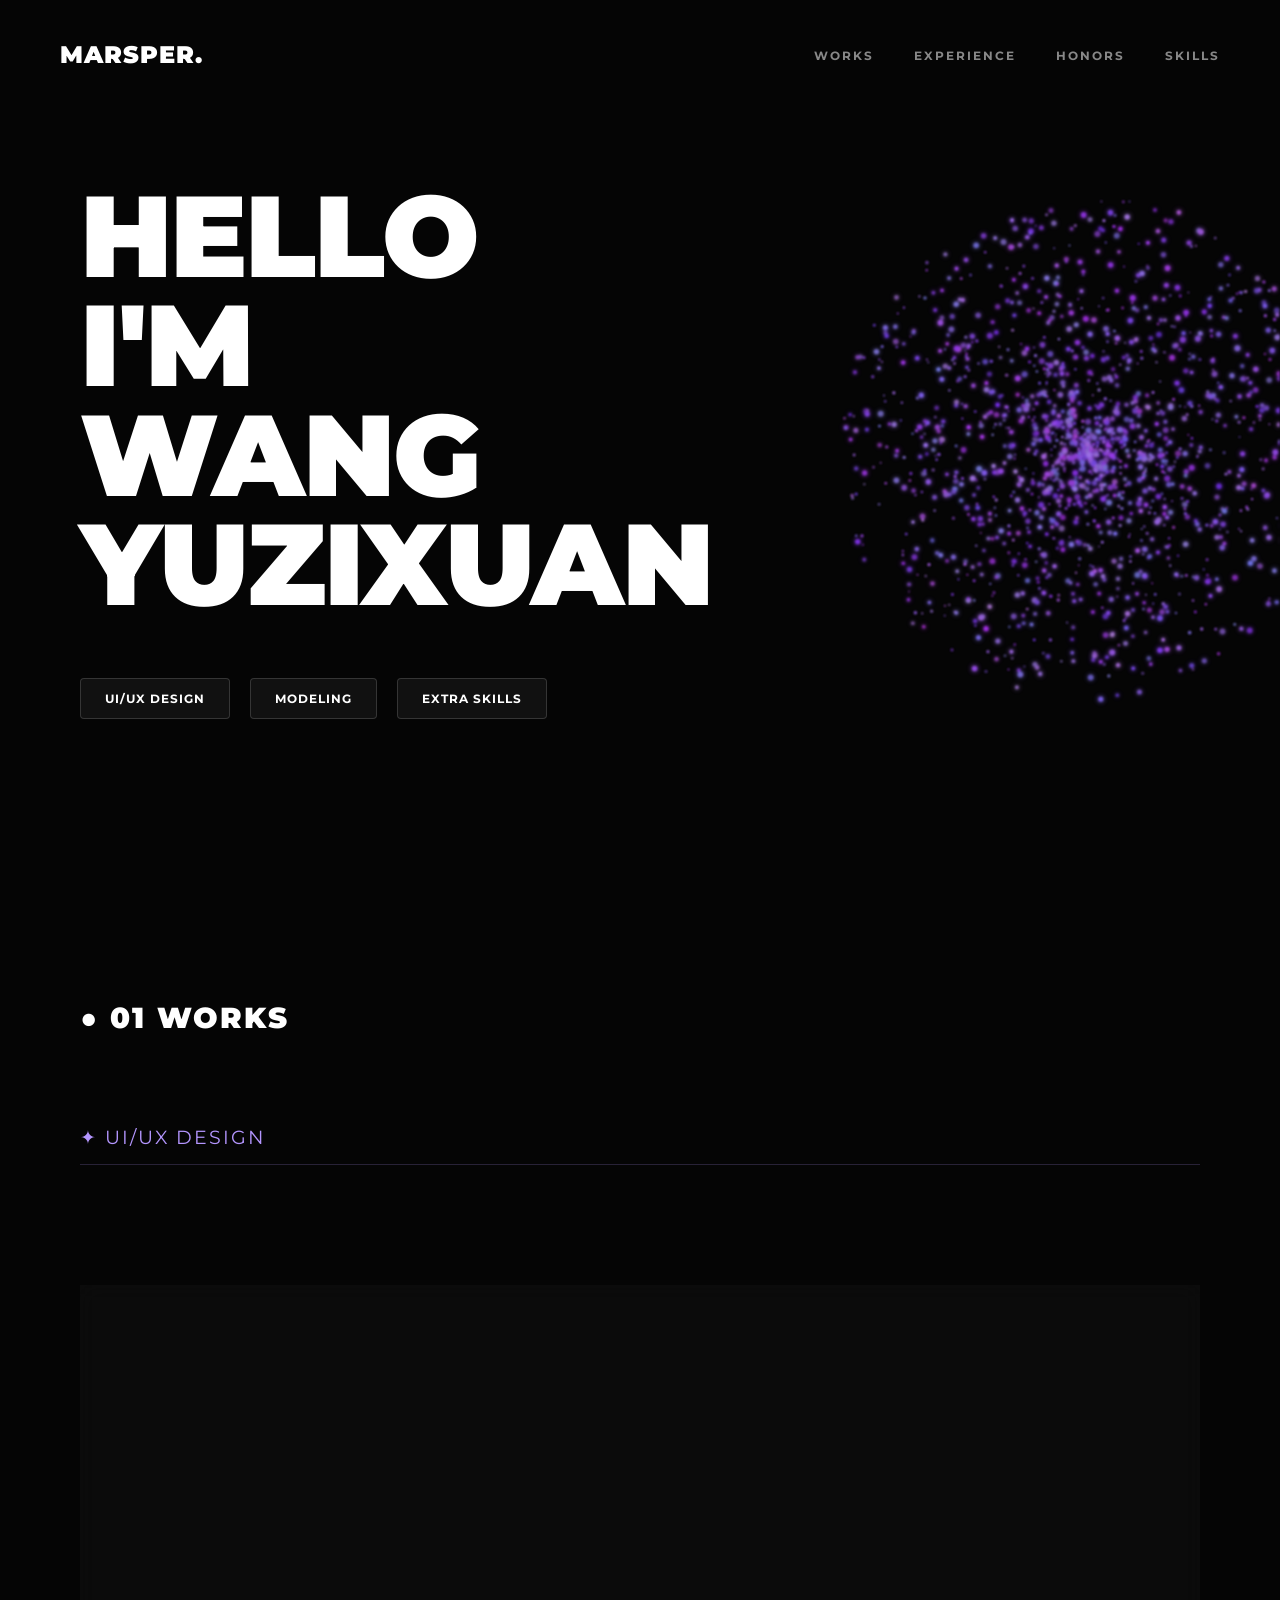
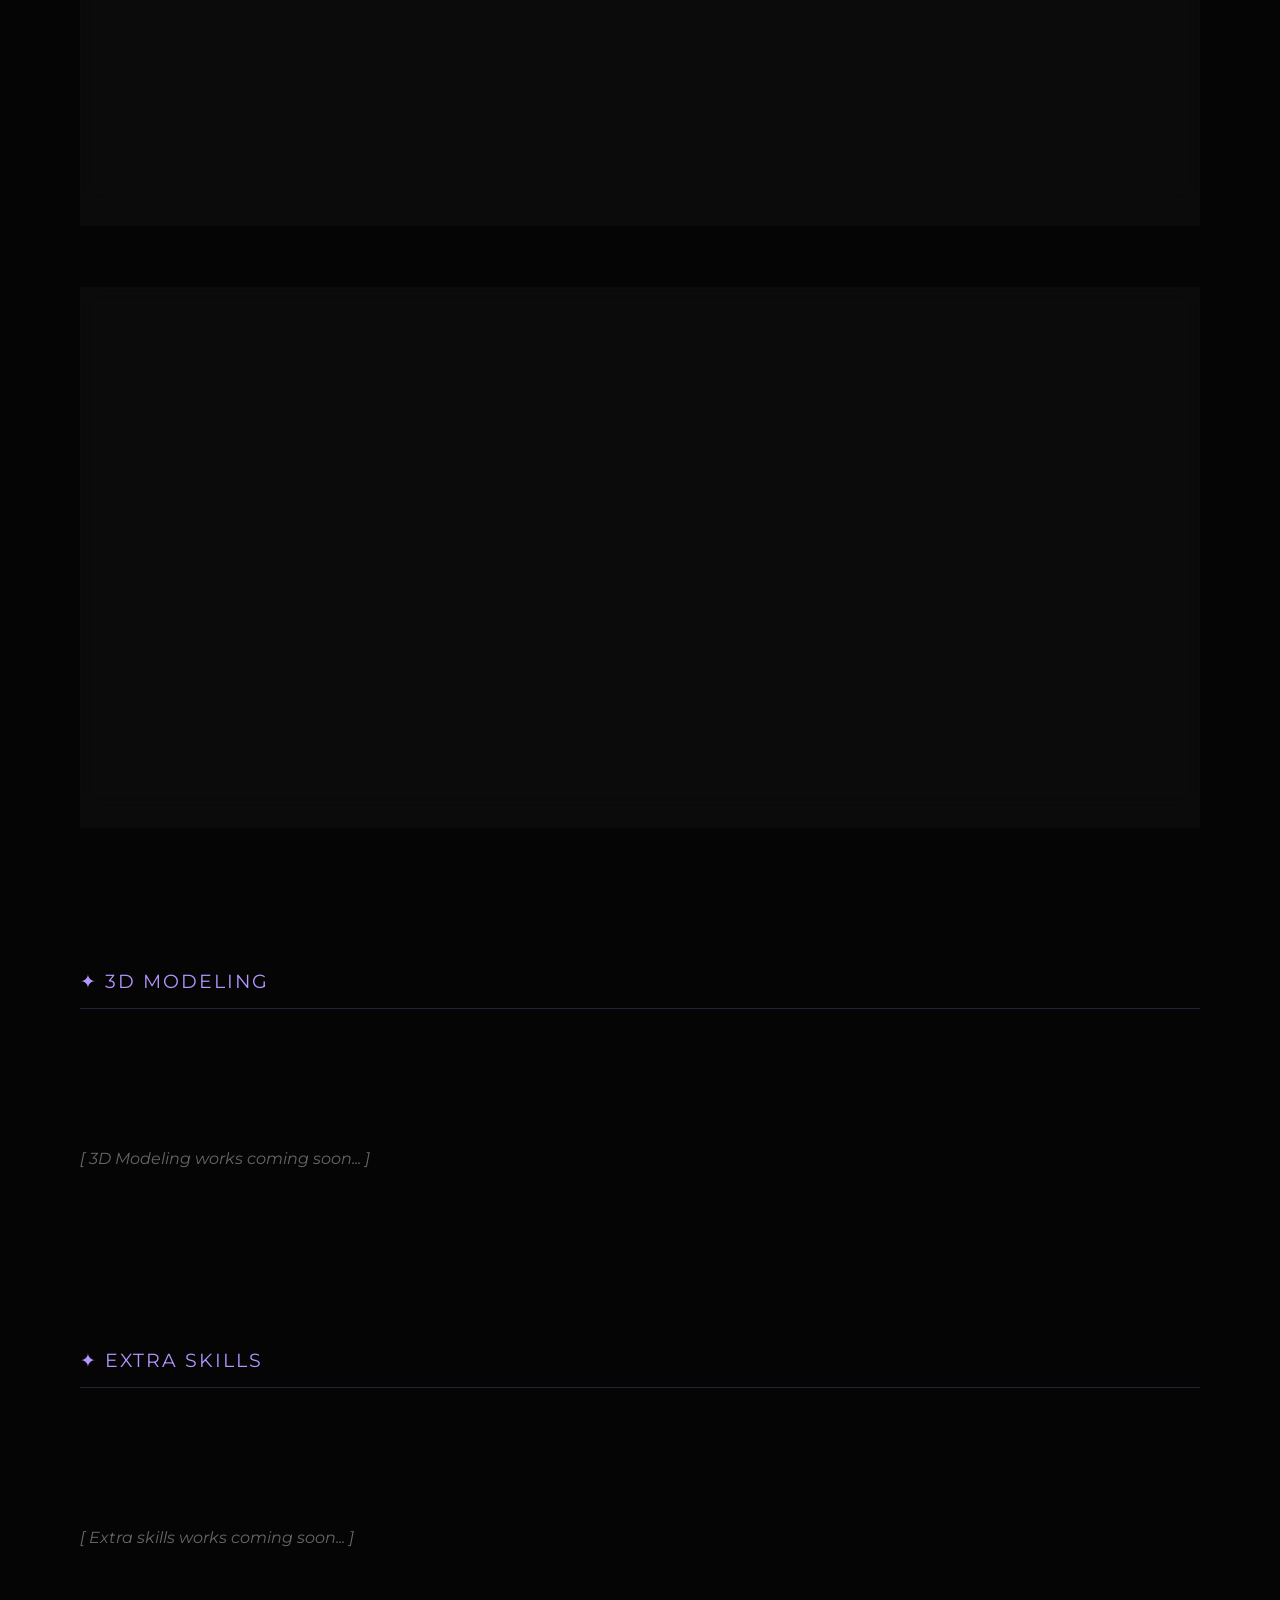
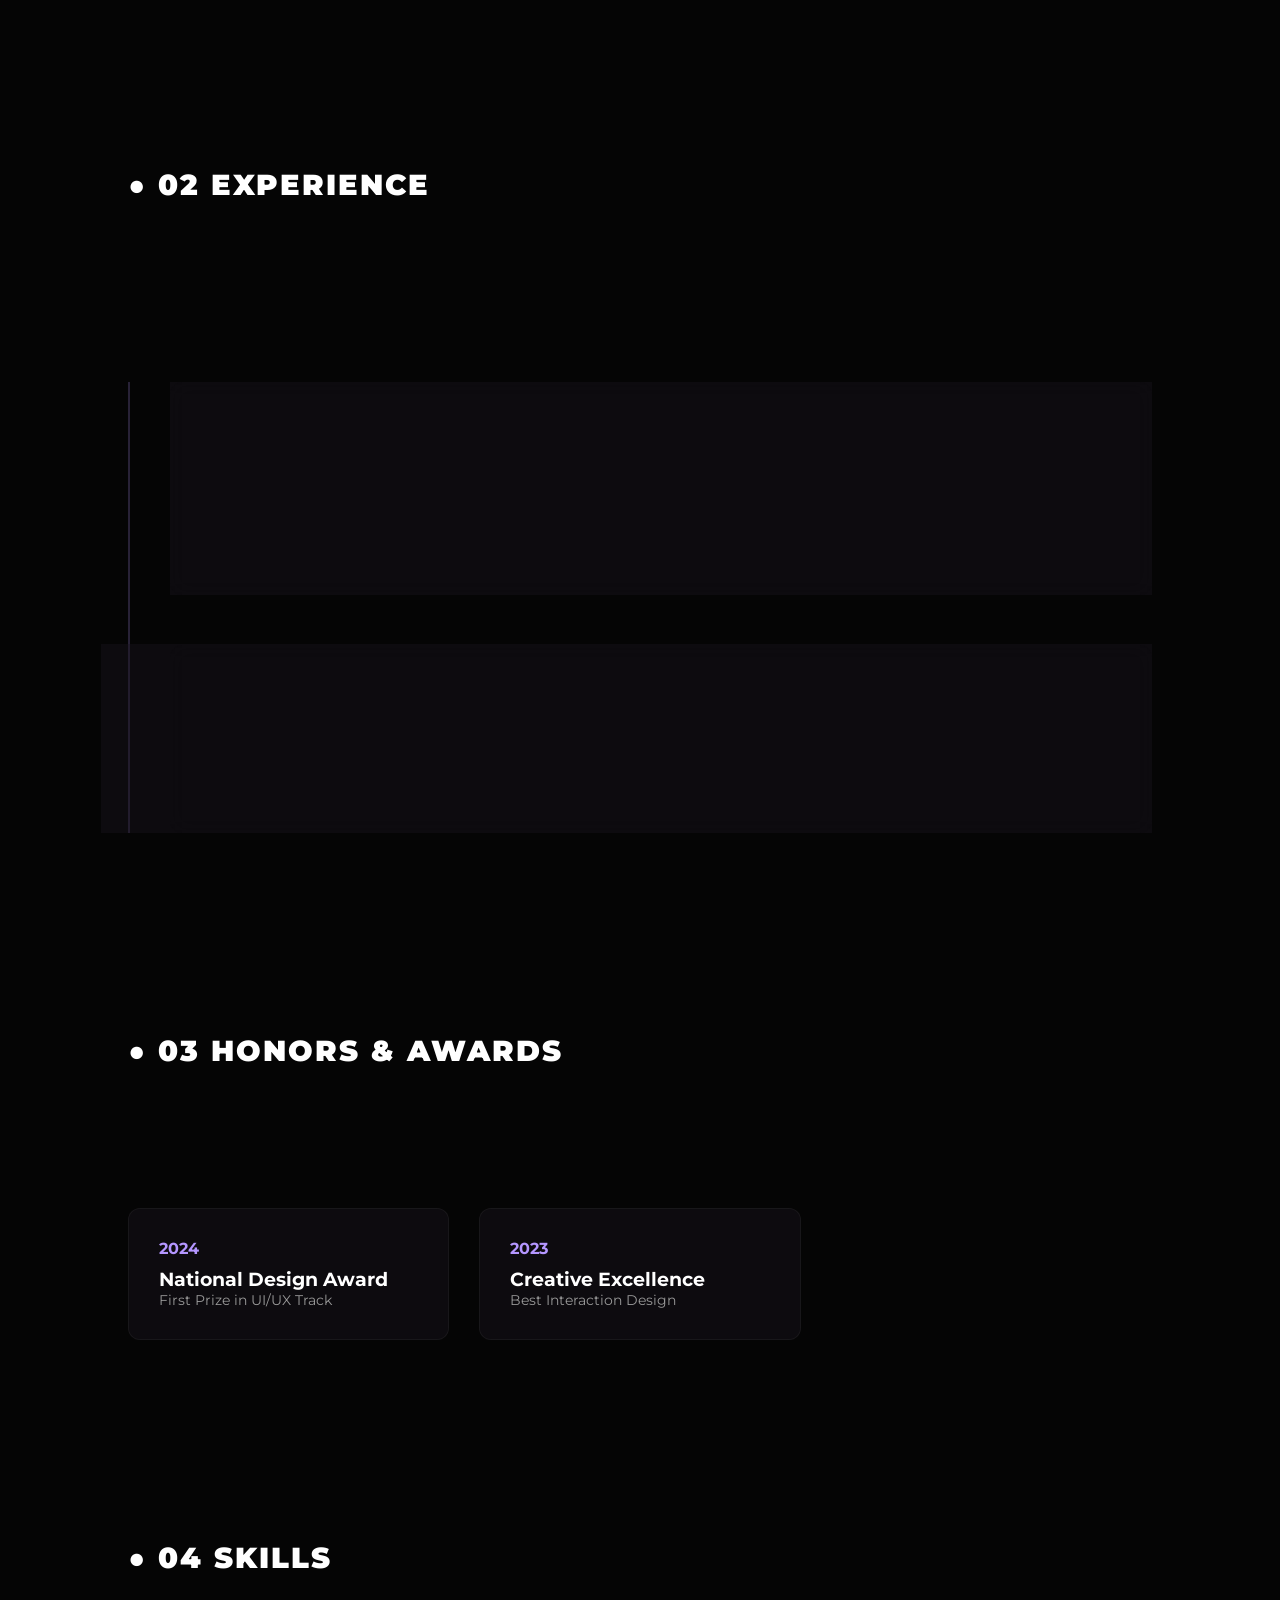
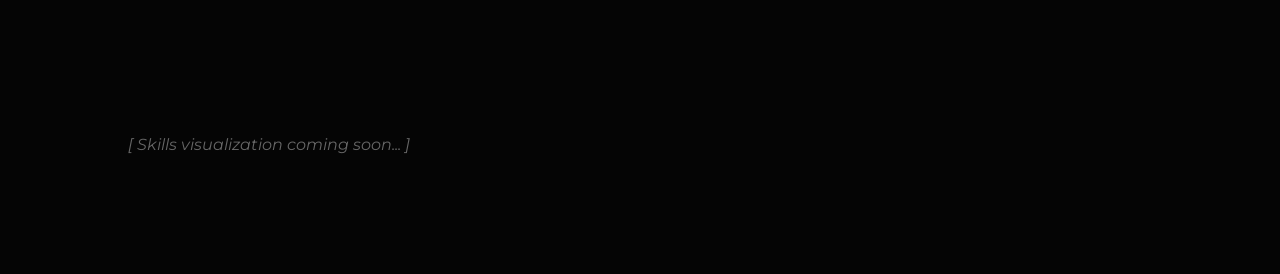
==== main.html @ 5ed0b0d0 "Remove scrolling marquee text" ====
<!DOCTYPE html>
<html lang="en">
<head>
    <meta charset="UTF-8">
    <meta name="viewport" content="width=device-width, initial-scale=1.0">
    <title>Marsper Portfolio</title>
    <link rel="stylesheet" href="main.css">
    <link href="https://fonts.googleapis.com/css2?family=Montserrat:wght@400;700;900&display=swap" rel="stylesheet">
</head>
<body>
    <!-- 鼠标聚光灯 -->
    <div class="cursor-spotlight"></div>

    <!-- 粒子特效画布 -->
    <canvas id="particleCanvas"></canvas>

    <!-- Navigation Bar -->
    <nav class="navbar">
        <div class="logo">MARSPER.</div>
        <ul class="nav-links">
            <li><a href="#works">WORKS</a></li>
            <li><a href="#experience">EXPERIENCE</a></li>
            <li><a href="#honors">HONORS</a></li>
            <li><a href="#skills">SKILLS</a></li>
        </ul>
    </nav>

    <!-- Main Visual Section -->
    <main class="hero-section">
        <div class="hero-content">
            <h1 class="hero-title">
                <div>HELLO</div>
                <div>I'M</div>
                <div class="name-group">
                    <div>WANG</div>
                    <div>YUZIXUAN</div>
                </div>
            </h1>
            <div class="tags">
                <div class="tag">UI/UX DESIGN</div>
                <div class="tag">MODELING</div>
                <div class="tag">EXTRA SKILLS</div>
            </div>
        </div>
    </main>

    <!-- WORKS SECTION (01) -->
    <section id="works" class="works-section">
        
        <div class="section-inner">
            <div class="main-section-title" style="margin-bottom: 10px;">● 01 WORKS</div>
            
            <!-- 子板块：UI/UX DESIGN -->
            <div class="sub-category-header" style="margin-top: 0;">✦ UI/UX DESIGN</div>
            
            <!-- 第一个作品卡片：CHRONIC KILLER -->
            <div class="project-card">
                <div class="project-info">
                    <h2 class="project-title">CHRONIC KILLER</h2>
                    <div class="project-tags">Service & Product design</div>
                    <a href="chronic-killer-detail.html" class="view-case-btn">VIEW CASE DETAILS <span>→</span></a>
                </div>
                <div class="project-image">
                    <img src="Killer2.png" alt="CHRONIC KILLER" style="width: 100%; height: 100%; object-fit: cover;">
                </div>
            </div>

            <!-- 第二个作品卡片：LATE-NIGHT MEDIA KILLER -->
            <div class="project-card">
                <div class="project-info">
                    <h2 class="project-title">LATE-NIGHT MEDIA KILLER</h2>
                    <div class="project-tags">interaction & Product Design</div>
                    <a href="late-night-detail.html" class="view-case-btn">VIEW CASE DETAILS <span>→</span></a>
                </div>
                <div class="project-image">
                    <img src="killer.jpg" alt="LATE-NIGHT MEDIA KILLER" style="width: 100%; height: 100%; object-fit: cover;">
                </div>
            </div>

            <!-- 子板块：MODELING -->
            <div class="sub-category-header">✦ 3D MODELING</div>
            <div class="placeholder-text">[ 3D Modeling works coming soon... ]</div>

            <!-- 子板块：EXTRA SKILLS -->
            <div class="sub-category-header">✦ EXTRA SKILLS</div>
            <div class="placeholder-text">[ Extra skills works coming soon... ]</div>

        </div>
    </section>

    <!-- EXPERIENCE SECTION (02) -->
    <section id="experience" class="experience-section">
        <div class="section-inner">
            <div class="main-section-title">● 02 EXPERIENCE</div>
            
            <div class="timeline">
                <div class="timeline-item">
                    <div class="timeline-date">2024.01 - PRESENT</div>
                    <div class="timeline-content">
                        <h3>Product Designer</h3>
                        <p class="timeline-company">Company Name / Studio</p>
                        <p class="timeline-desc">Responsible for UI/UX design, user research, and creating interactive prototypes. Collaborated with developers to ensure high-quality design implementation.</p>
                    </div>
                </div>

                <div class="timeline-item">
                    <div class="timeline-date">2022.09 - 2023.12</div>
                    <div class="timeline-content">
                        <h3>UI/UX Design Intern</h3>
                        <p class="timeline-company">Previous Company</p>
                        <p class="timeline-desc">Assisted in wireframing, usability testing, and designing micro-interactions for web and mobile platforms.</p>
                    </div>
                </div>
            </div>
        </div>
    </section>

    <!-- HONORS SECTION (03) -->
    <section id="honors" class="honors-section">
        <div class="section-inner">
            <div class="main-section-title">● 03 HONORS & AWARDS</div>
            <div class="honors-list">
                <div class="honor-item">
                    <div class="honor-year">2024</div>
                    <h3 style="margin: 0; color: #fff;">National Design Award</h3>
                    <p style="color: #999; font-size: 0.9rem;">First Prize in UI/UX Track</p>
                </div>
                <div class="honor-item">
                    <div class="honor-year">2023</div>
                    <h3 style="margin: 0; color: #fff;">Creative Excellence</h3>
                    <p style="color: #999; font-size: 0.9rem;">Best Interaction Design</p>
                </div>
            </div>
        </div>
    </section>

    <!-- SKILLS SECTION (04) -->
    <section id="skills" class="skills-section">
        <div class="section-inner">
            <div class="main-section-title">● 04 SKILLS</div>
            <div class="placeholder-text">[ Skills visualization coming soon... ]</div>
        </div>
    </section>

    <script src="main.js"></script>
</body>
</html>
---- main.css ----
* {
    margin: 0;
    padding: 0;
    box-sizing: border-box;
}

html {
    scroll-behavior: smooth; /* 单页丝滑滚动锚点 */
}

body {
    background-color: #050505;
    color: #ffffff;
    font-family: 'Montserrat', sans-serif;
    overflow-x: hidden;
    min-height: 100vh; /* 允许页面向下延展 */
    position: relative;
}

/* 粒子背景画布 */
#particleCanvas {
    position: fixed; /* 固定在背景不随页面滚动 */
    top: 0;
    left: 0;
    width: 100vw;
    height: 100vh;
    z-index: -1; /* 置于底层 */
    pointer-events: none; /* 防止阻挡前面的点击交互 */
    filter: blur(1px); /* 极弱模糊，保留强颗粒感的同时边缘微光 */
    opacity: 0.9;
}

/* Navbar */
.navbar {
    position: fixed;
    width: 100%;
    top: 0;
    left: 0;
    display: flex;
    justify-content: space-between;
    align-items: center;
    padding: 40px 60px;
    z-index: 100;
    transition: background 0.3s, backdrop-filter 0.3s;
}

.logo {
    font-weight: 900;
    font-size: 1.5rem;
    letter-spacing: 1px;
}

.nav-links {
    list-style: none;
    display: flex;
    gap: 40px;
}

.nav-links a {
    text-decoration: none;
    color: #888;
    font-size: 0.75rem;
    font-weight: 700;
    letter-spacing: 2px;
    transition: color 0.3s;
}

.nav-links a:hover {
    color: #fff;
}

/* Hero Section */
.hero-section {
    min-height: 100vh;
    padding: 0 80px;
    display: flex;
    align-items: center;
    z-index: 10;
    pointer-events: none; /* 让鼠标事件能够穿透给JS处理粒子交互 */
}

.hero-content {
    display: flex;
    flex-direction: column;
    gap: 40px;
    pointer-events: auto; /* 恢复对自身的鼠标事件 */
}

.hero-title {
    font-size: clamp(5rem, 9vw, 9rem);
    font-weight: 900;
    line-height: 0.95;
    letter-spacing: -2px;
}

/* 名字的悬停变紫效果 */
.name-group {
    transition: color 0.3s ease, text-shadow 0.3s ease;
    cursor: default;
}

.name-group:hover {
    color: #b496ff;
    text-shadow: 0 0 20px rgba(138, 43, 226, 0.8);
}

/* Tags at the bottom */
.tags {
    display: flex;
    gap: 20px;
    align-items: center;
    margin-top: 20px;
}

.tag {
    padding: 12px 24px;
    background: rgba(255, 255, 255, 0.05); /* 提高透明度，和背景区分开 */
    border: 1px solid rgba(255, 255, 255, 0.15); /* 亮一点的边框 */
    color: #fff; /* 文字变白更清晰 */
    font-size: 0.75rem;
    font-weight: 700;
    letter-spacing: 1px;
    border-radius: 4px;
    transition: all 0.3s ease;
    cursor: pointer;
}

/* 按钮的悬停相反色效果 */
.tag:hover {
    background: #fff;
    color: #000;
    box-shadow: 0 0 20px rgba(255, 255, 255, 0.3);
}
/* ��������ȫ�־۹��Ч�� */
.cursor-spotlight {
    position: fixed;
    top: -500px;
    left: -500px;
    width: 400px;
    height: 400px;
    background: radial-gradient(circle, rgba(255,255,255,0.08) 0%, rgba(255,255,255,0) 60%);
    border-radius: 50%;
    pointer-events: none; /* ��͸��� */
    transform: translate(-50%, -50%);
    z-index: 9999;
    transition: width 0.3s, height 0.3s, background 0.3s;
}

/* ----- WORKS SECTION (01) ----- */
.works-section {
    position: relative;
    padding: 100px 80px;
    min-height: 100vh;
    z-index: 10;
    overflow: hidden;
}

.marquee-wrapper {
    position: relative;
    width: 100%;
    overflow: hidden;
    z-index: 1;
    user-select: none;
    pointer-events: none;
    padding: 60px 0 20px 0;
}

.marquee-bg {
    display: inline-block;
    white-space: nowrap;
    font-size: 8rem;
    font-weight: 900;
    color: rgba(180, 150, 255, 0.25);
    text-transform: uppercase;
    letter-spacing: -2px;
    animation: marquee-scroll 40s linear infinite;
    text-shadow: 0 0 30px rgba(180, 150, 255, 0.4);
}

@keyframes marquee-scroll {
    0% { transform: translateX(0); }
    100% { transform: translateX(-50%); }
}

.section-inner {
    max-width: 1200px;
    margin: 0 auto;
    display: flex;
    flex-direction: column;
    gap: 80px;
}

.section-label {
    font-size: 0.8rem;
    letter-spacing: 2px;
    color: #555;
    margin-bottom: 20px;
}

/* 项目卡片 */
.project-card {
    display: flex;
    justify-content: space-between;
    align-items: center;
    background: rgba(15, 15, 15, 0.6);
    border: 1px solid rgba(255, 255, 255, 0.05);
    border-radius: 12px;
    padding: 60px;
    transition: transform 0.4s ease, border-color 0.4s ease, background 0.4s ease;
    backdrop-filter: blur(10px);
    cursor: pointer;
}

.project-card:hover {
    transform: translateY(-5px);
    border-color: rgba(180, 150, 255, 0.3);
    background: rgba(25, 20, 30, 0.8);
}

.project-info {
    display: flex;
    flex-direction: column;
    gap: 15px;
    flex: 1;
}

.project-title {
    font-size: 2.5rem;
    font-weight: 700;
    margin: 0;
}

.project-tags {
    font-size: 0.85rem;
    color: #888;
    letter-spacing: 2px;
}

.project-award {
    font-size: 0.85rem;
    color: #e6c56b; /* 暗金色 */
    margin-top: 40px;
    font-weight: bold;
    display: flex;
    align-items: center;
    gap: 8px;
}

.project-image {
    width: 320px;
    height: 400px;
    background: #111;
    border-radius: 12px;
    display: flex;
    justify-content: center;
    align-items: center;
    color: #444;
    font-size: 0.8rem;
    letter-spacing: 1px;
    overflow: hidden;
    box-shadow: 0 20px 40px rgba(0,0,0,0.5);
}


.view-case-btn {
    margin-top: 30px;
    display: inline-flex;
    align-items: center;
    gap: 10px;
    padding: 12px 28px;
    background: rgba(180, 150, 255, 0.1);
    border: 1px solid rgba(180, 150, 255, 0.4);
    color: #fff;
    text-decoration: none;
    font-size: 0.9rem;
    font-weight: 700;
    border-radius: 30px;
    width: fit-content;
    transition: all 0.3s ease;
    letter-spacing: 1px;
}

.view-case-btn:hover {
    background: rgba(180, 150, 255, 0.3);
    border-color: rgba(180, 150, 255, 0.8);
    transform: translateX(10px);
}


/* EXPERIENCE SECTION */
.experience-section {
    padding: 100px 10%;
    position: relative;
    z-index: 2;
}

.timeline {
    display: flex;
    flex-direction: column;
    gap: 50px;
    margin-top: 40px;
    border-left: 2px solid rgba(180, 150, 255, 0.2);
    padding-left: 40px;
}

.timeline-item {
    position: relative;
    background: rgba(25, 20, 30, 0.4);
    padding: 30px;
    border-radius: 12px;
    border: 1px solid rgba(255, 255, 255, 0.05);
    backdrop-filter: blur(10px);
    transition: all 0.3s ease;
}

.timeline-item:hover {
    transform: translateX(10px);
    border-color: rgba(180, 150, 255, 0.3);
    background: rgba(25, 20, 30, 0.6);
}

.timeline-item::before {
    content: '';
    position: absolute;
    left: -47px;
    top: 35px;
    width: 12px;
    height: 12px;
    border-radius: 50%;
    background: #b496ff;
    box-shadow: 0 0 15px rgba(180, 150, 255, 0.8);
}

.timeline-date {
    color: rgba(180, 150, 255, 0.9);
    font-size: 0.9rem;
    font-weight: 700;
    margin-bottom: 10px;
    letter-spacing: 2px;
}

.timeline-content h3 {
    font-size: 1.8rem;
    margin: 0 0 5px 0;
    color: #fff;
    letter-spacing: 1px;
}

.timeline-company {
    color: #888;
    font-size: 1rem;
    margin: 0 0 15px 0;
    font-weight: 700;
}

.timeline-desc {
    color: #999;
    font-size: 0.95rem;
    line-height: 1.6;
    margin: 0;
}


/* NEW SECTION ARCHITECTURE */
.main-section-title {
    font-size: 1.8rem;
    color: #fff;
    margin-bottom: 60px;
    font-weight: 900;
    letter-spacing: 2px;
}

.sub-category-header {
    color: #b496ff;
    font-size: 1.2rem;
    margin-bottom: 40px;
    margin-top: 80px;
    letter-spacing: 2px;
    padding-bottom: 15px;
    border-bottom: 1px solid rgba(180, 150, 255, 0.2);
    display: flex;
    align-items: center;
    gap: 10px;
}

.placeholder-text {
    color: #666;
    font-style: italic;
    padding: 20px 0;
}

.honors-section, .skills-section {
    padding: 100px 10%;
    position: relative;
    z-index: 2;
}

.honors-list {
    display: grid;
    grid-template-columns: repeat(auto-fill, minmax(300px, 1fr));
    gap: 30px;
}

.honor-item {
    background: rgba(25, 20, 30, 0.4);
    padding: 30px;
    border-radius: 12px;
    border: 1px solid rgba(255, 255, 255, 0.05);
}

.honor-year {
    color: #b496ff;
    font-weight: bold;
    margin-bottom: 10px;
}


/* PARTICLE HINT BOX */
.hero-right-hint {
    position: absolute;
    right: 10%;
    top: 50%;
    transform: translateY(-50%);
    display: flex;
    flex-direction: column;
    align-items: center;
    gap: 15px;
    z-index: 10;
    cursor: pointer;
    transition: all 0.5s ease;
}

.hint-glass {
    font-size: 2.5rem;
    font-weight: 900;
    letter-spacing: 15px;
    padding: 20px 40px;
    color: rgba(255, 255, 255, 0.2);
    border: 1px solid rgba(180, 150, 255, 0.2);
    border-radius: 15px;
    background: rgba(25, 20, 30, 0.3);
    backdrop-filter: blur(10px);
    box-shadow: 0 0 30px rgba(180, 150, 255, 0.05);
    transition: all 0.5s ease;
}

.hint-text {
    font-size: 0.8rem;
    color: rgba(180, 150, 255, 0.6);
    letter-spacing: 2px;
    text-transform: uppercase;
    transition: opacity 0.5s ease;
}

/* Hover state on the prompt itself to hide it when particles form */
.hero-right-hint:hover .hint-glass {
    opacity: 0;
    transform: scale(0.9);
}
.hero-right-hint:hover .hint-text {
    opacity: 0;
}
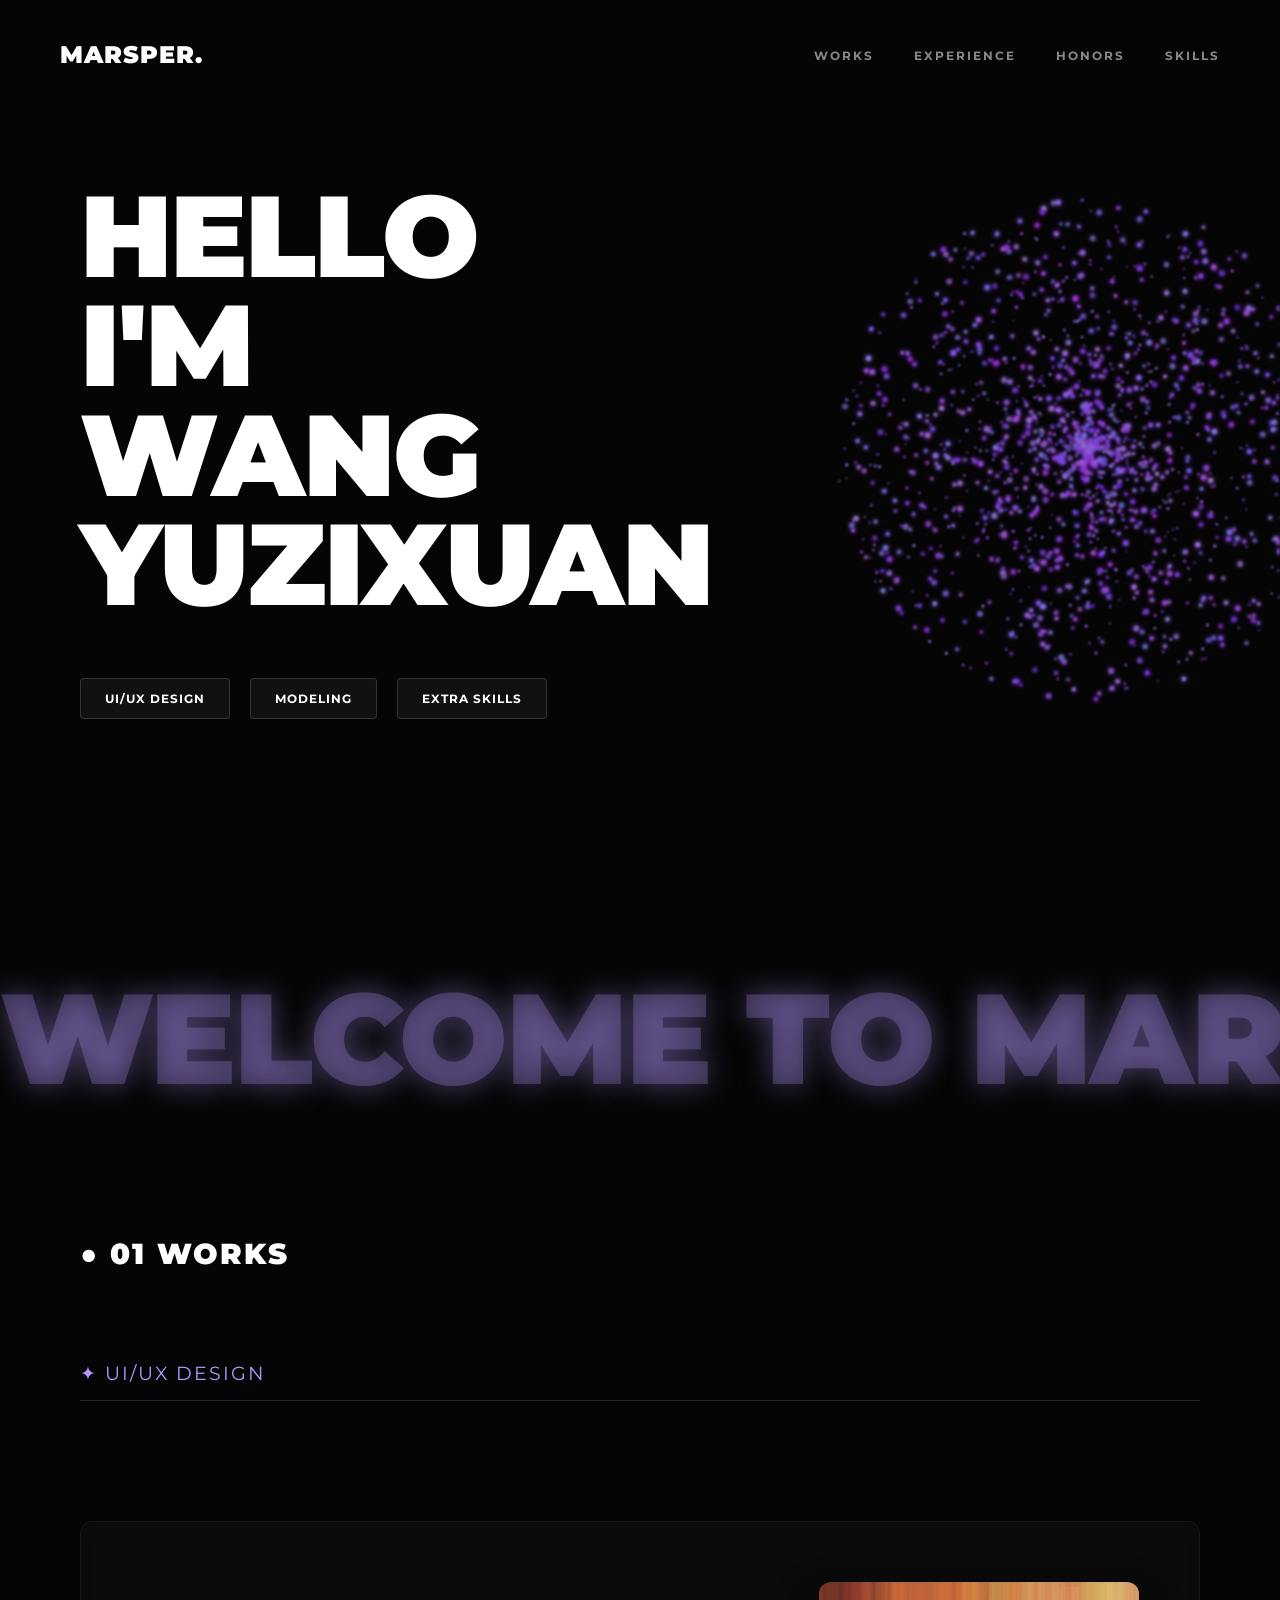
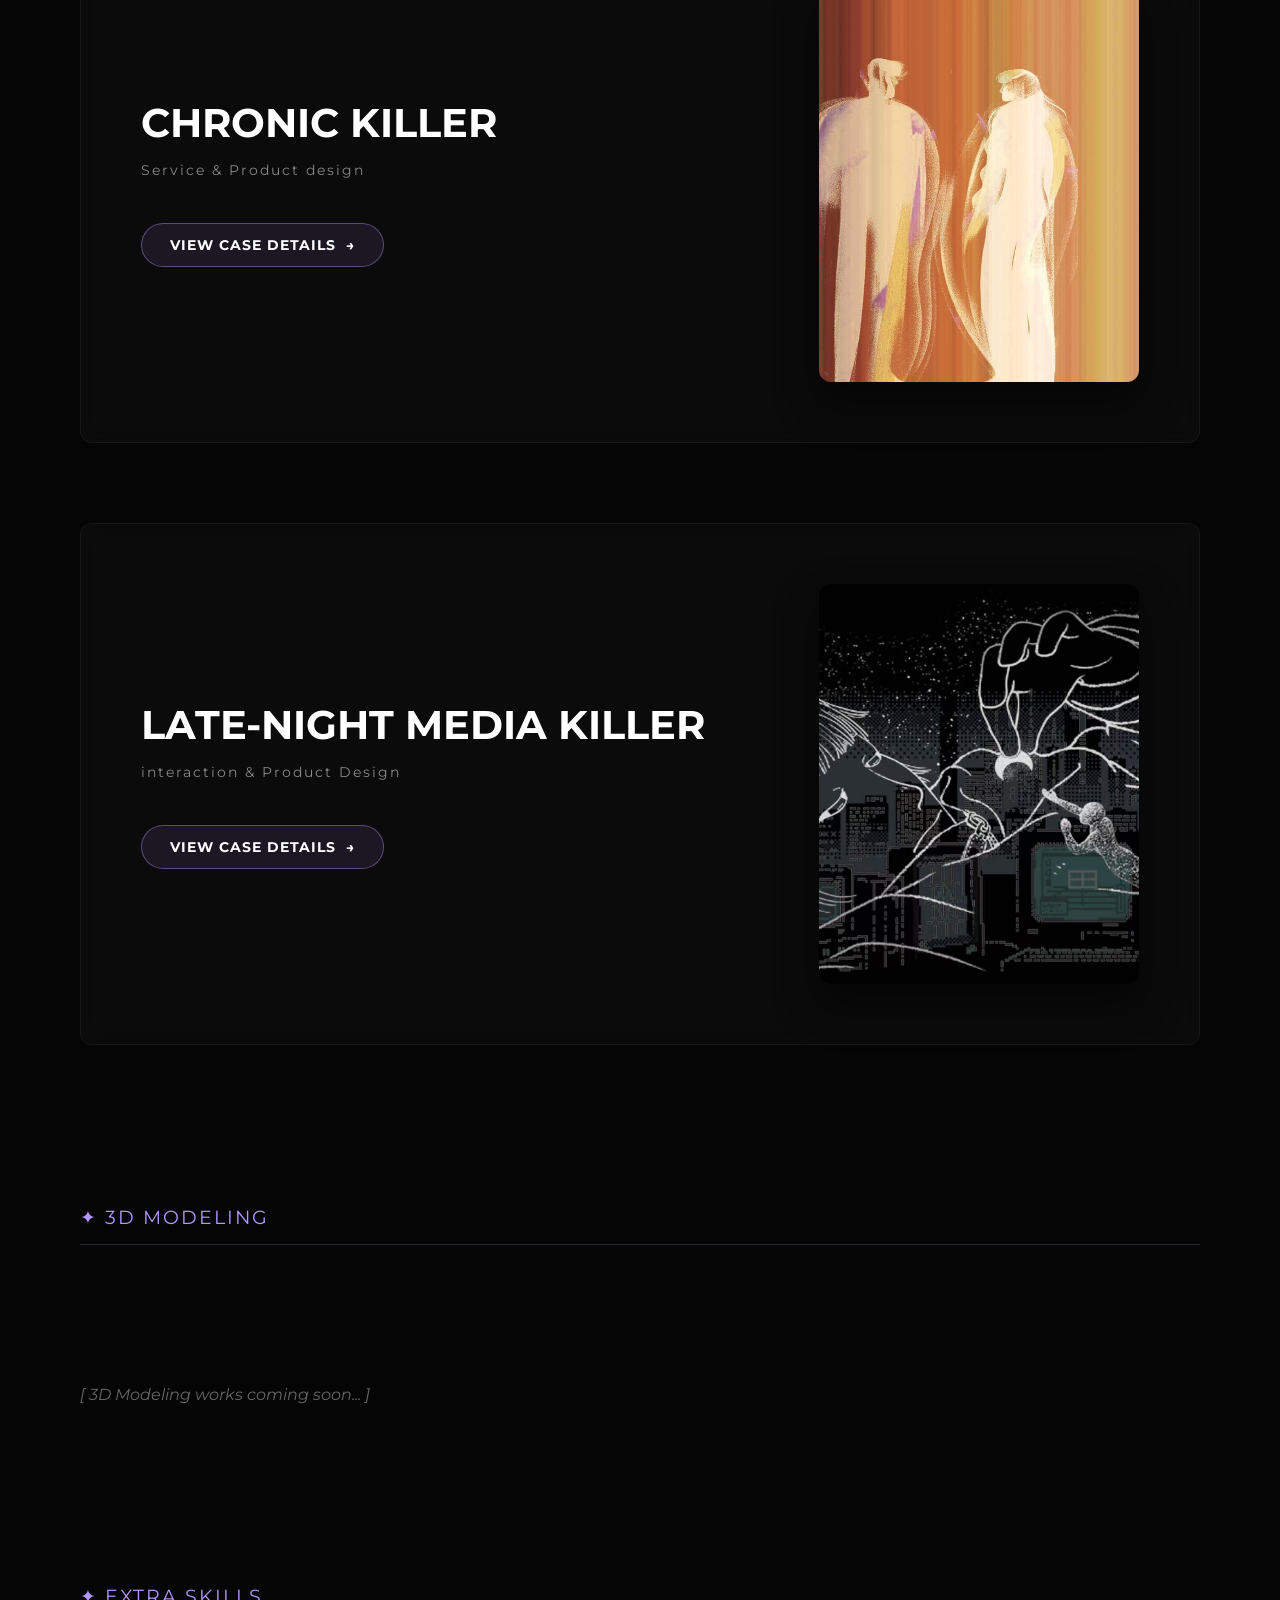
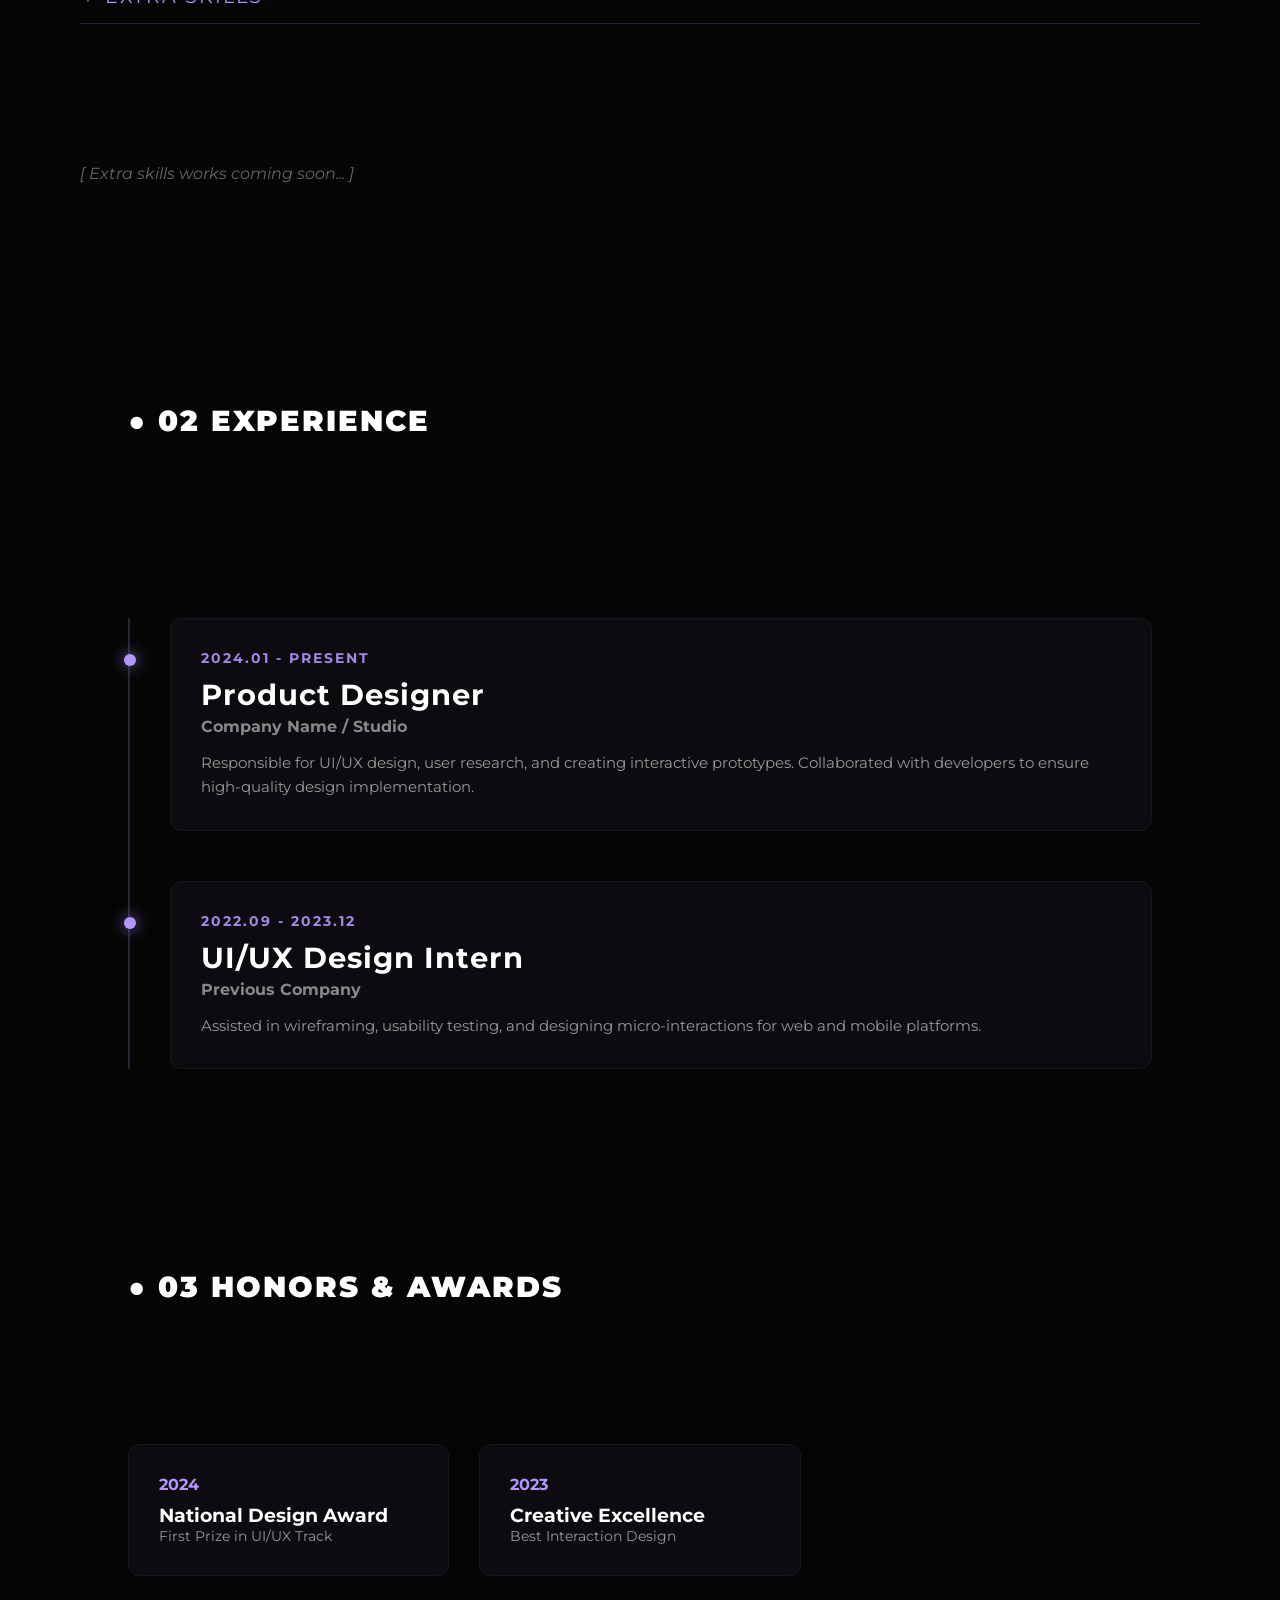
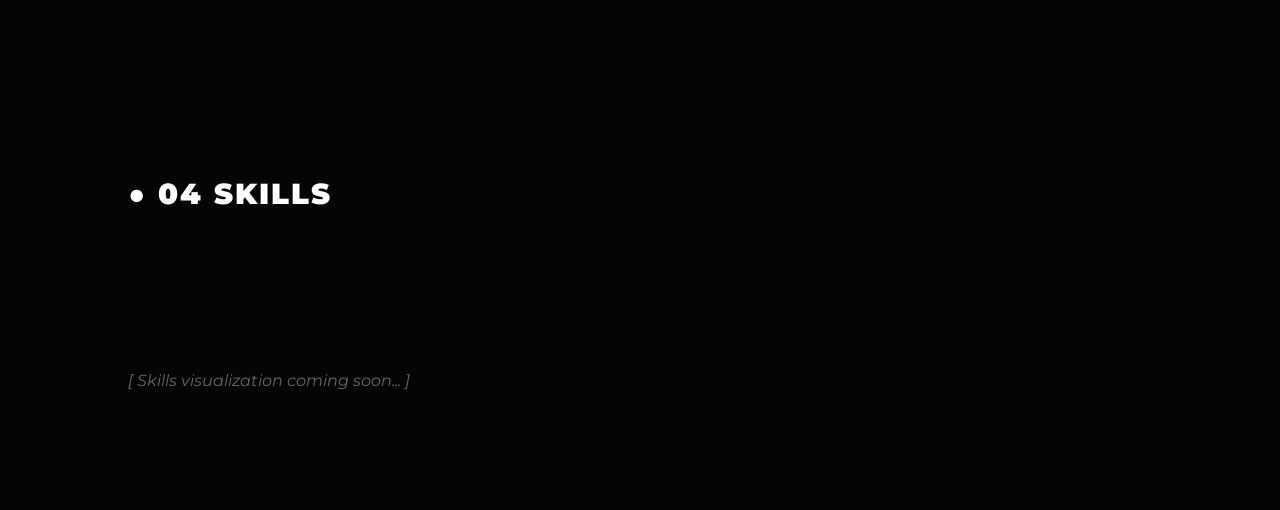
==== commit 332534e6: "Restore scrolling marquee text with purple neon glow" ====
--- a/main.html
+++ b/main.html
@@ -43,6 +43,14 @@
             </div>
         </div>
     </main>
+
+    <!-- 巨大翻滚大字分隔带 -->
+    <div class="marquee-wrapper">
+        <div class="marquee-bg">
+            <span>WELCOME TO MARSPER'S WORLD — WELCOME TO MARSPER'S WORLD — </span>
+            <span>WELCOME TO MARSPER'S WORLD — WELCOME TO MARSPER'S WORLD — </span>
+        </div>
+    </div>
 
     <!-- WORKS SECTION (01) -->
     <section id="works" class="works-section">
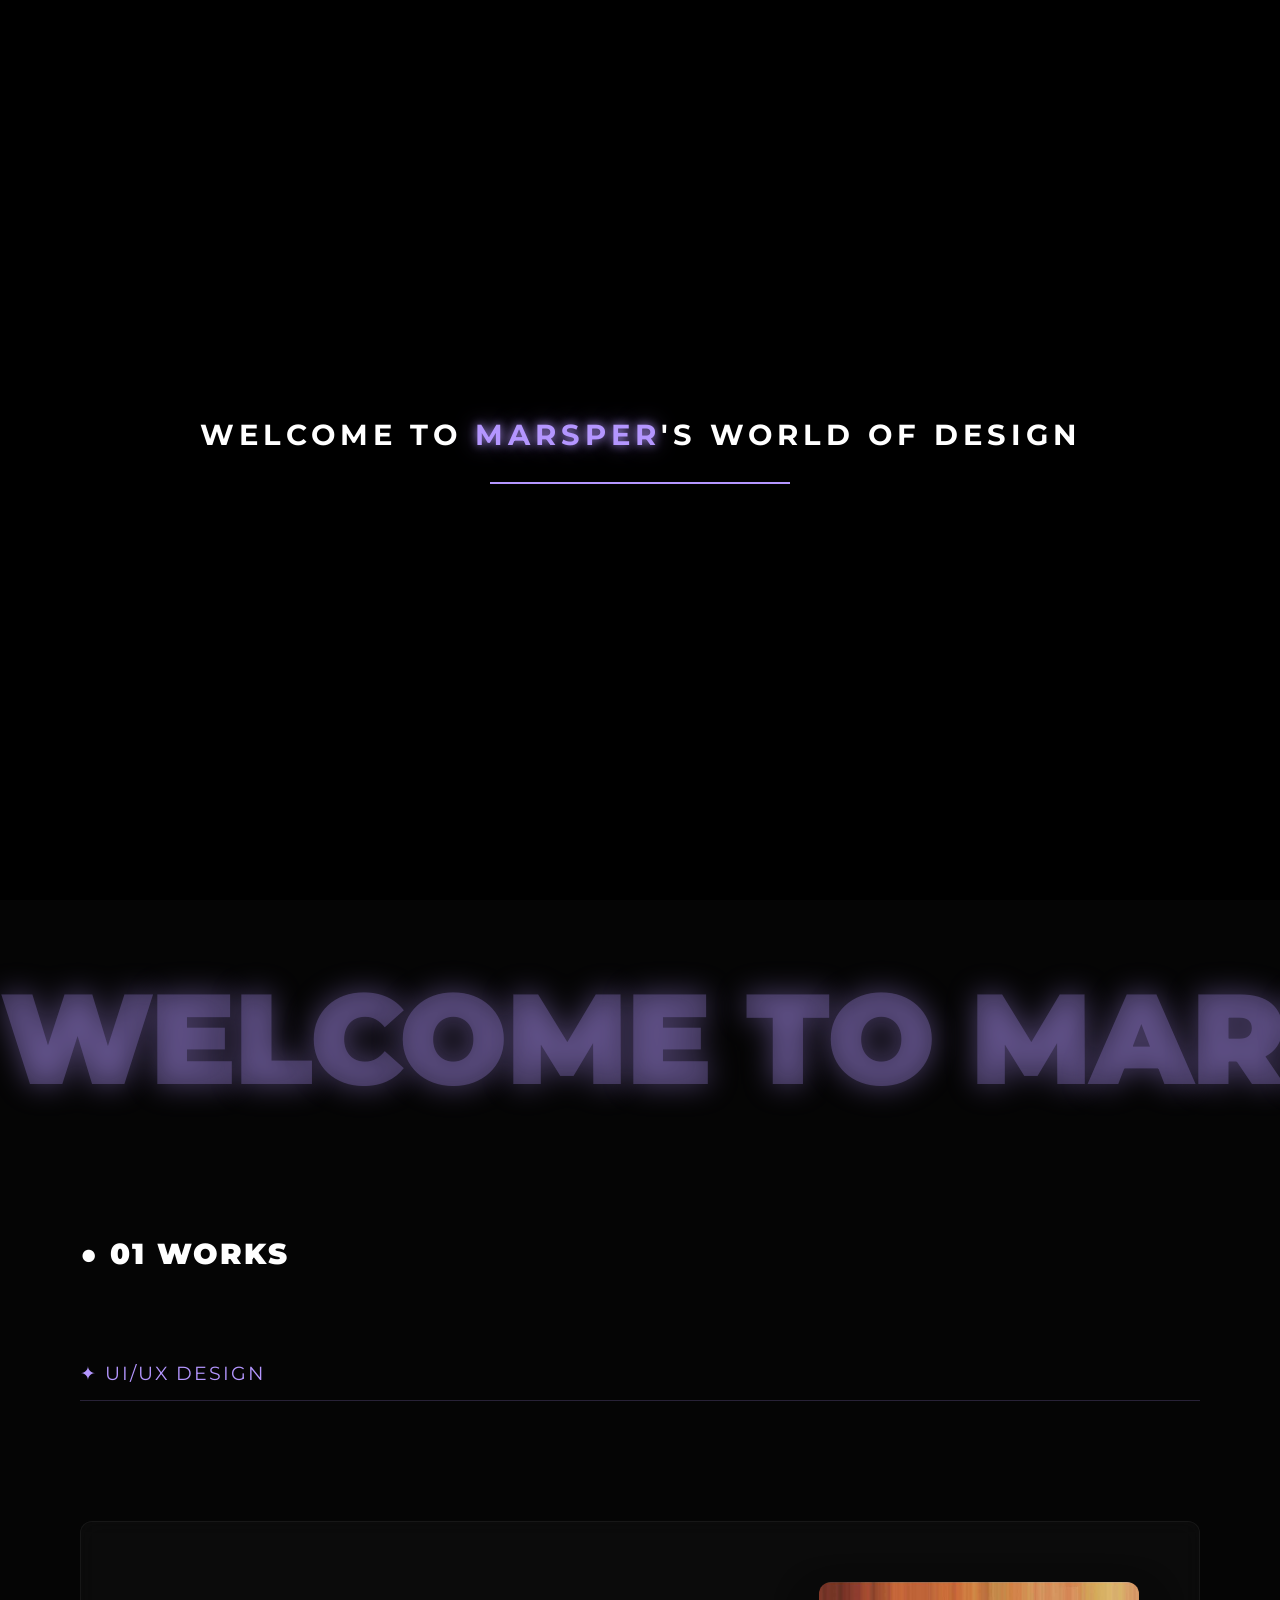
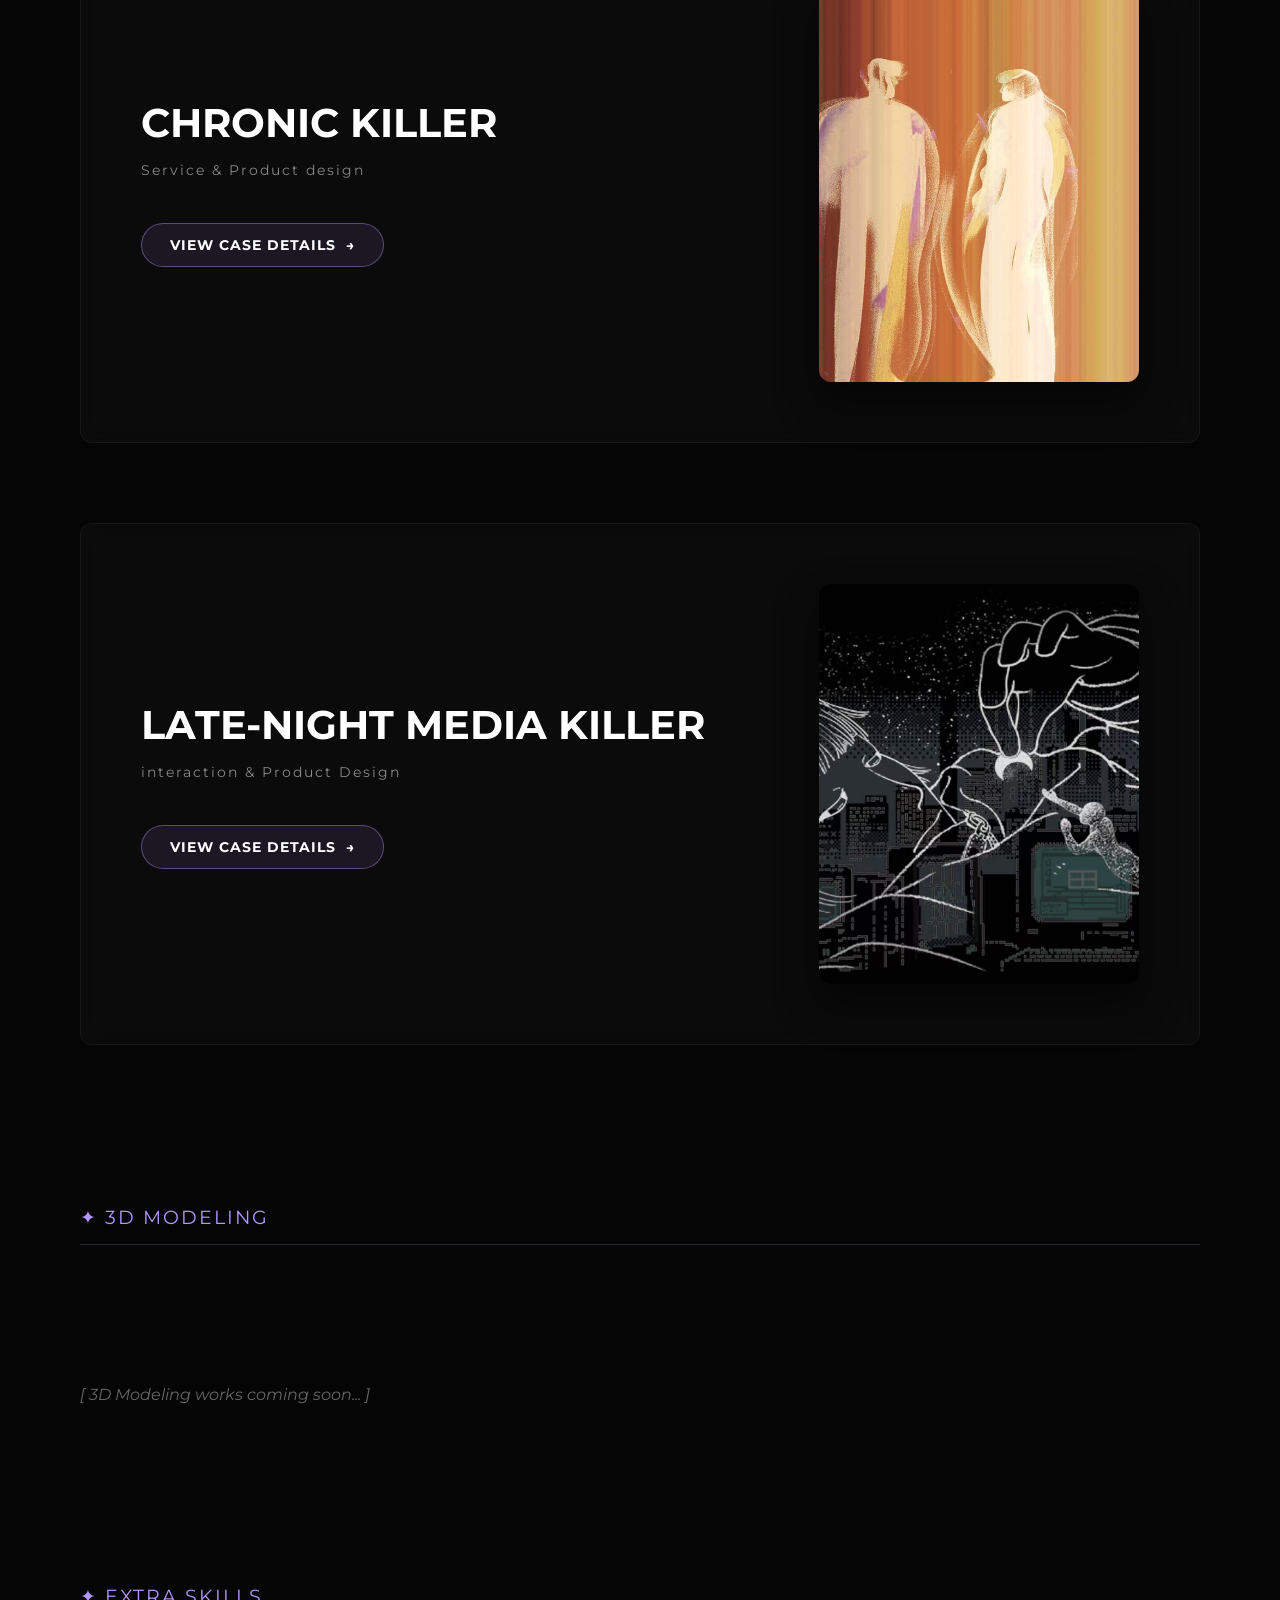
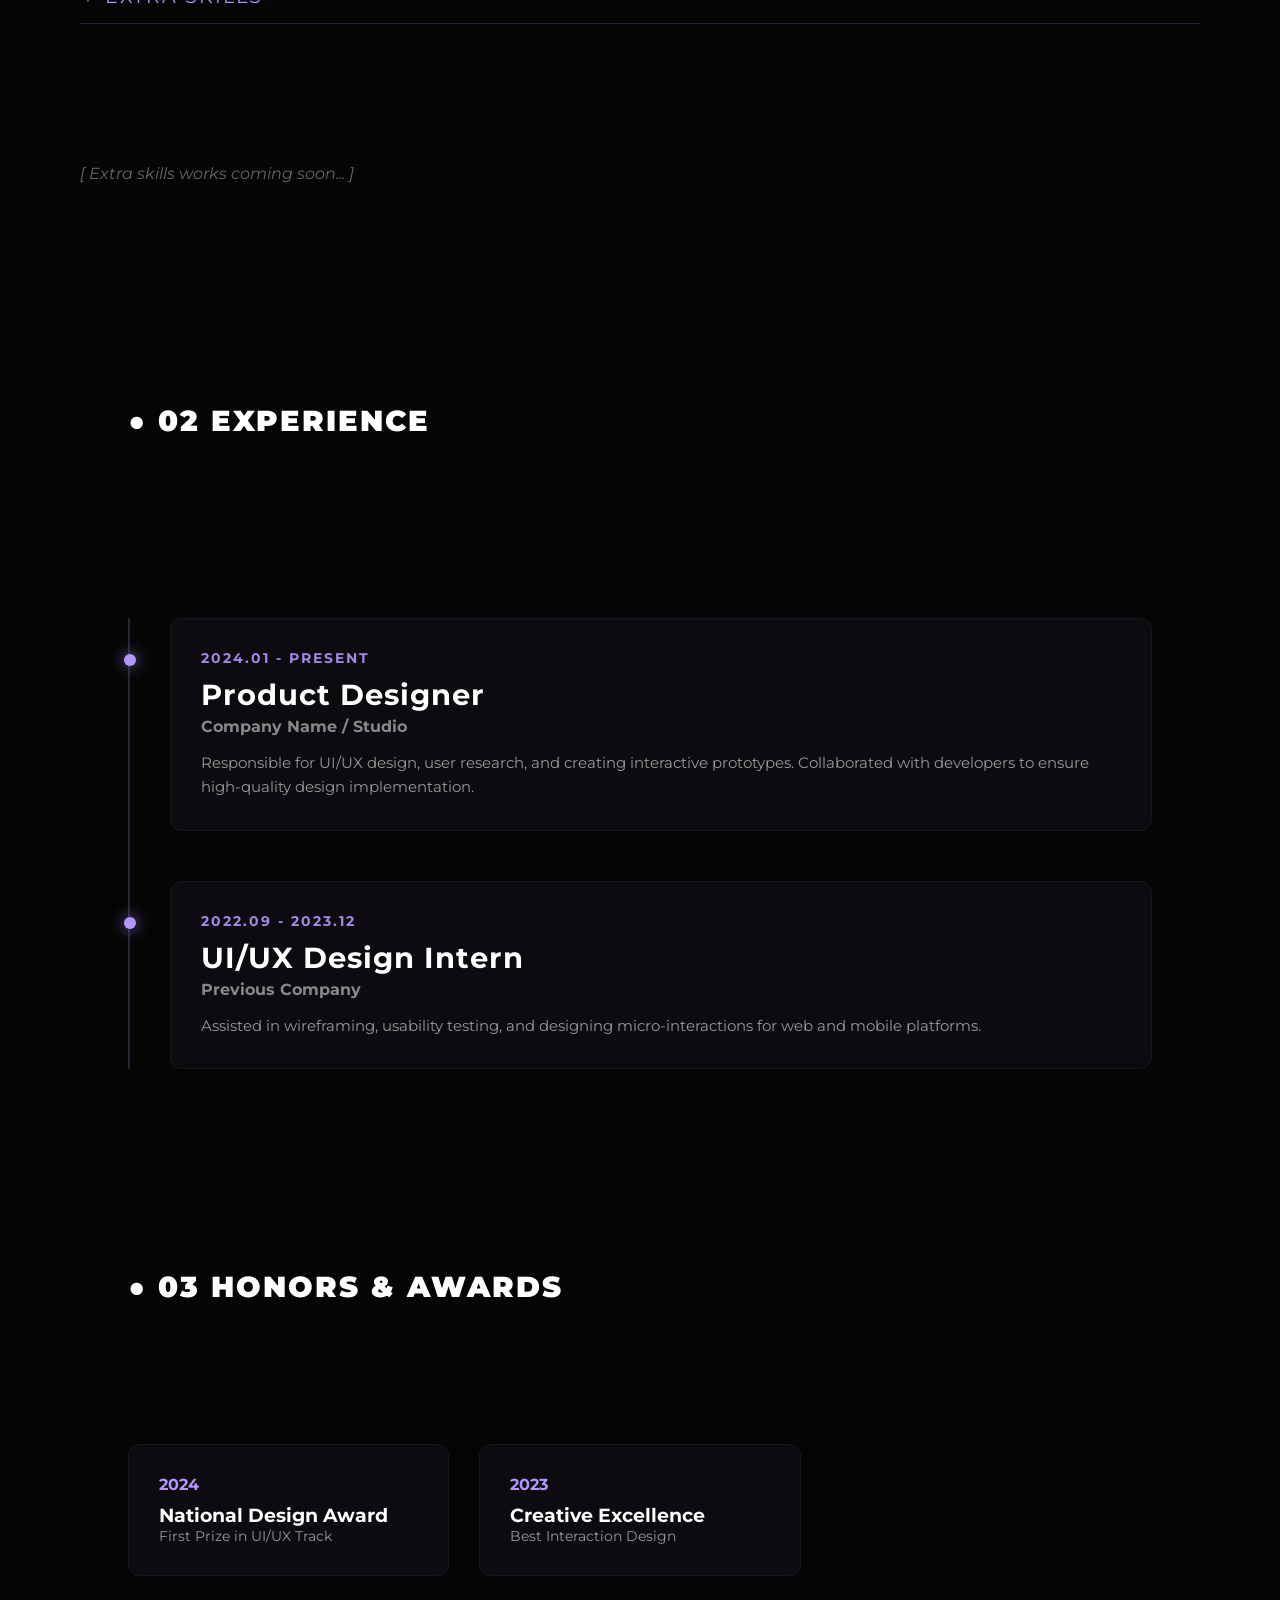
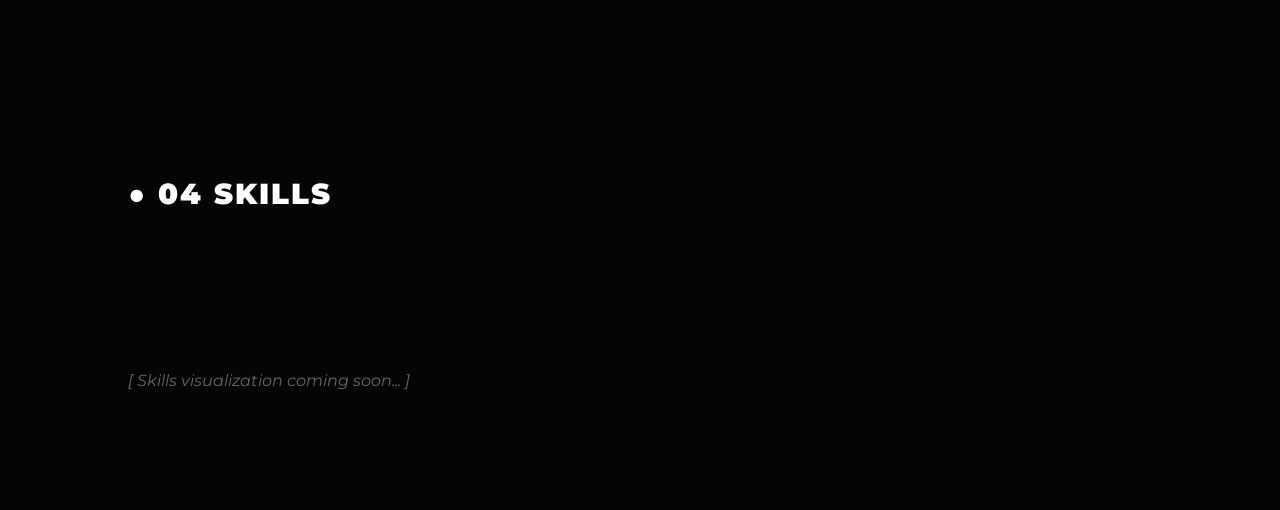
==== commit 637af654: "Restore preloader screen with Marsper glowing text" ====
--- a/main.html
+++ b/main.html
@@ -8,6 +8,14 @@
     <link href="https://fonts.googleapis.com/css2?family=Montserrat:wght@400;700;900&display=swap" rel="stylesheet">
 </head>
 <body>
+    <!-- 预加载界面 -->
+    <div id="preloader">
+        <div class="loader-text">Welcome to <span class="highlight">Marsper</span>'s world of design</div>
+        <div class="progress-bar-container">
+            <div id="progress-bar"></div>
+        </div>
+    </div>
+
     <!-- 鼠标聚光灯 -->
     <div class="cursor-spotlight"></div>
 
--- a/main.css
+++ b/main.css
@@ -461,3 +461,69 @@
     opacity: 0;
 }
 
+
+/* --- NEW PRELOADER --- */
+#preloader {
+    position: fixed;
+    top: 0;
+    left: 0;
+    width: 100vw;
+    height: 100vh;
+    background: #000;
+    z-index: 9999;
+    display: flex;
+    flex-direction: column;
+    justify-content: center;
+    align-items: center;
+    transition: opacity 1s ease, visibility 1s ease;
+}
+
+#preloader.fade-out {
+    opacity: 0;
+    visibility: hidden;
+}
+
+.loader-text {
+    font-size: 1.8rem;
+    color: #fff;
+    font-weight: 700;
+    letter-spacing: 5px;
+    text-transform: uppercase;
+    text-align: center;
+}
+
+.loader-text span.highlight {
+    color: #b496ff;
+    animation: neon-flicker 1.5s infinite alternate;
+    text-shadow: 0 0 10px rgba(180, 150, 255, 0.8), 0 0 20px rgba(180, 150, 255, 0.5);
+}
+
+@keyframes neon-flicker {
+    0%, 100% { opacity: 1; }
+    50% { opacity: 0.8; text-shadow: 0 0 5px rgba(180, 150, 255, 0.5); }
+    80% { opacity: 0.9; }
+}
+
+.progress-bar-container {
+    width: 300px;
+    height: 2px;
+    background: rgba(255, 255, 255, 0.1);
+    margin-top: 30px;
+    position: relative;
+    overflow: hidden;
+}
+
+#progress-bar {
+    width: 0%;
+    height: 100%;
+    background: #b496ff;
+    box-shadow: 0 0 10px #b496ff;
+    animation: loading 2.5s cubic-bezier(0.4, 0, 0.2, 1) forwards;
+}
+
+@keyframes loading {
+    0% { width: 0%; }
+    50% { width: 60%; }
+    100% { width: 100%; }
+}
+
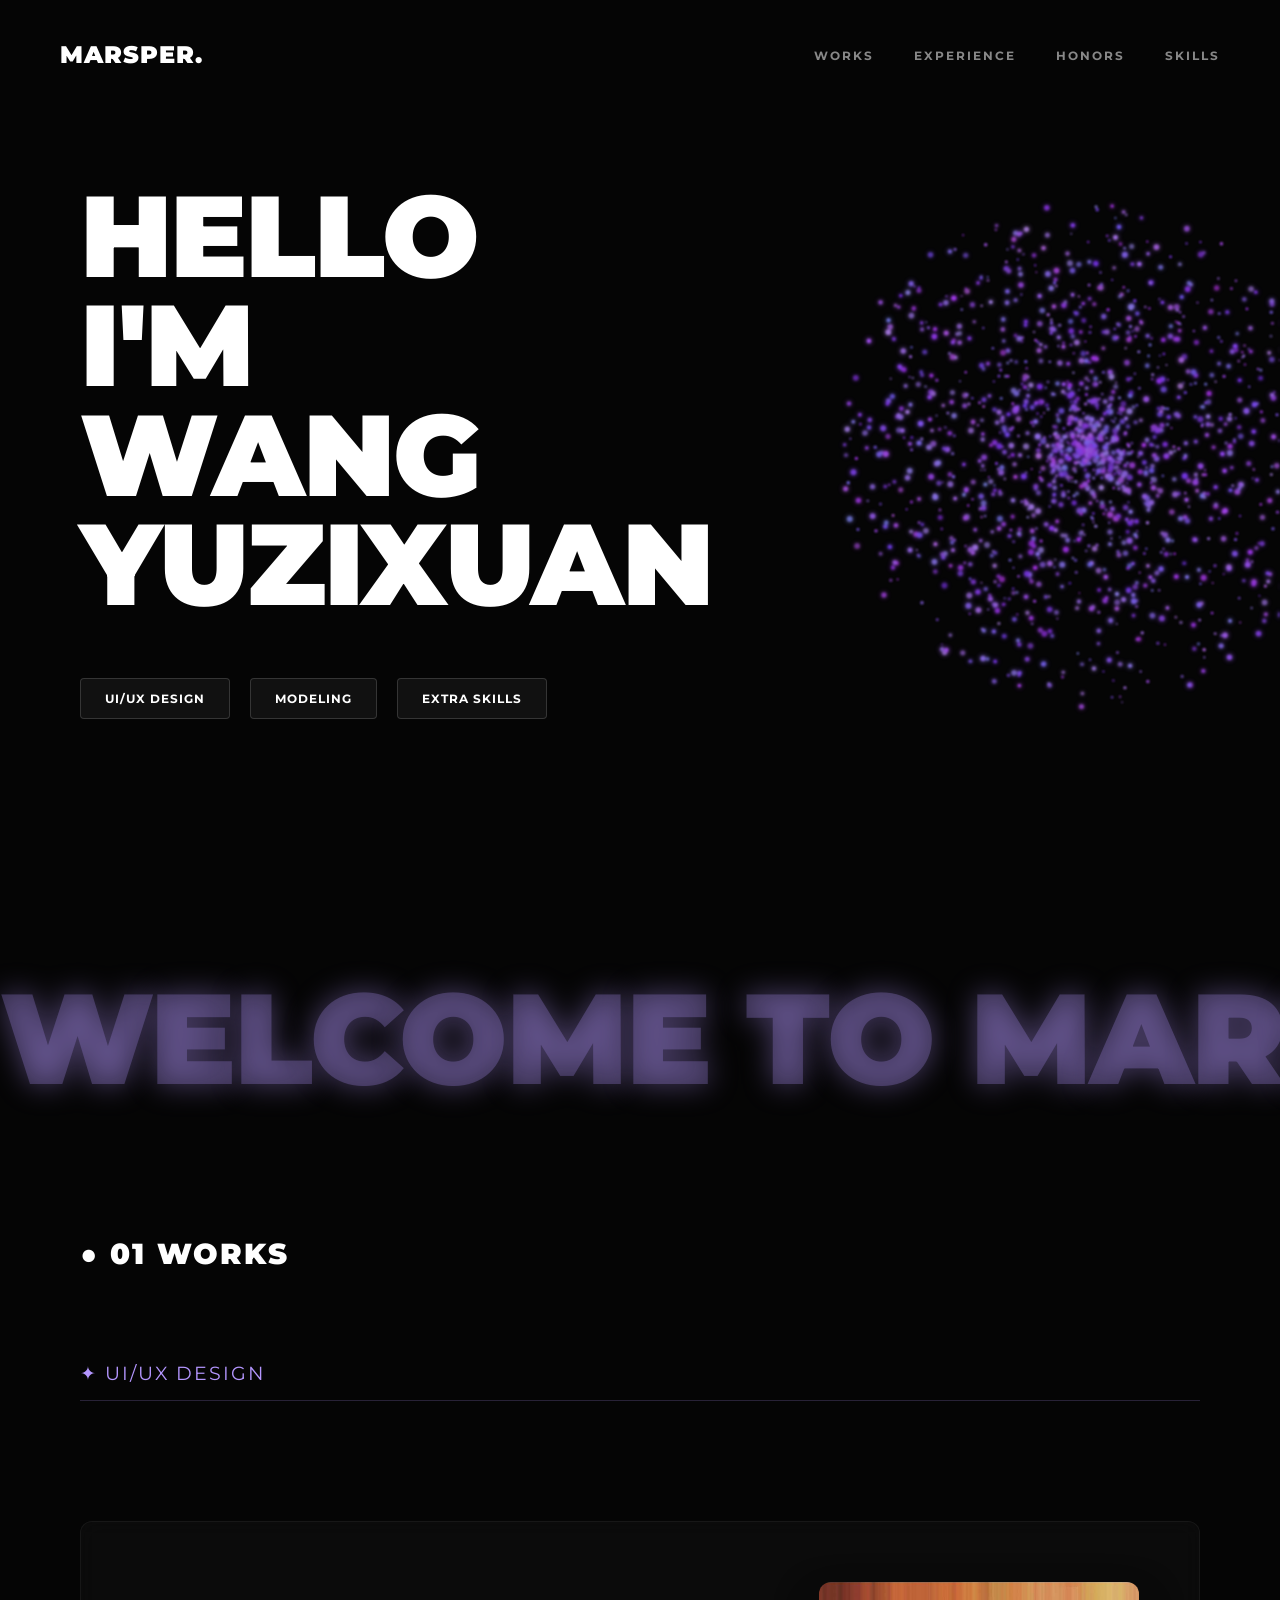
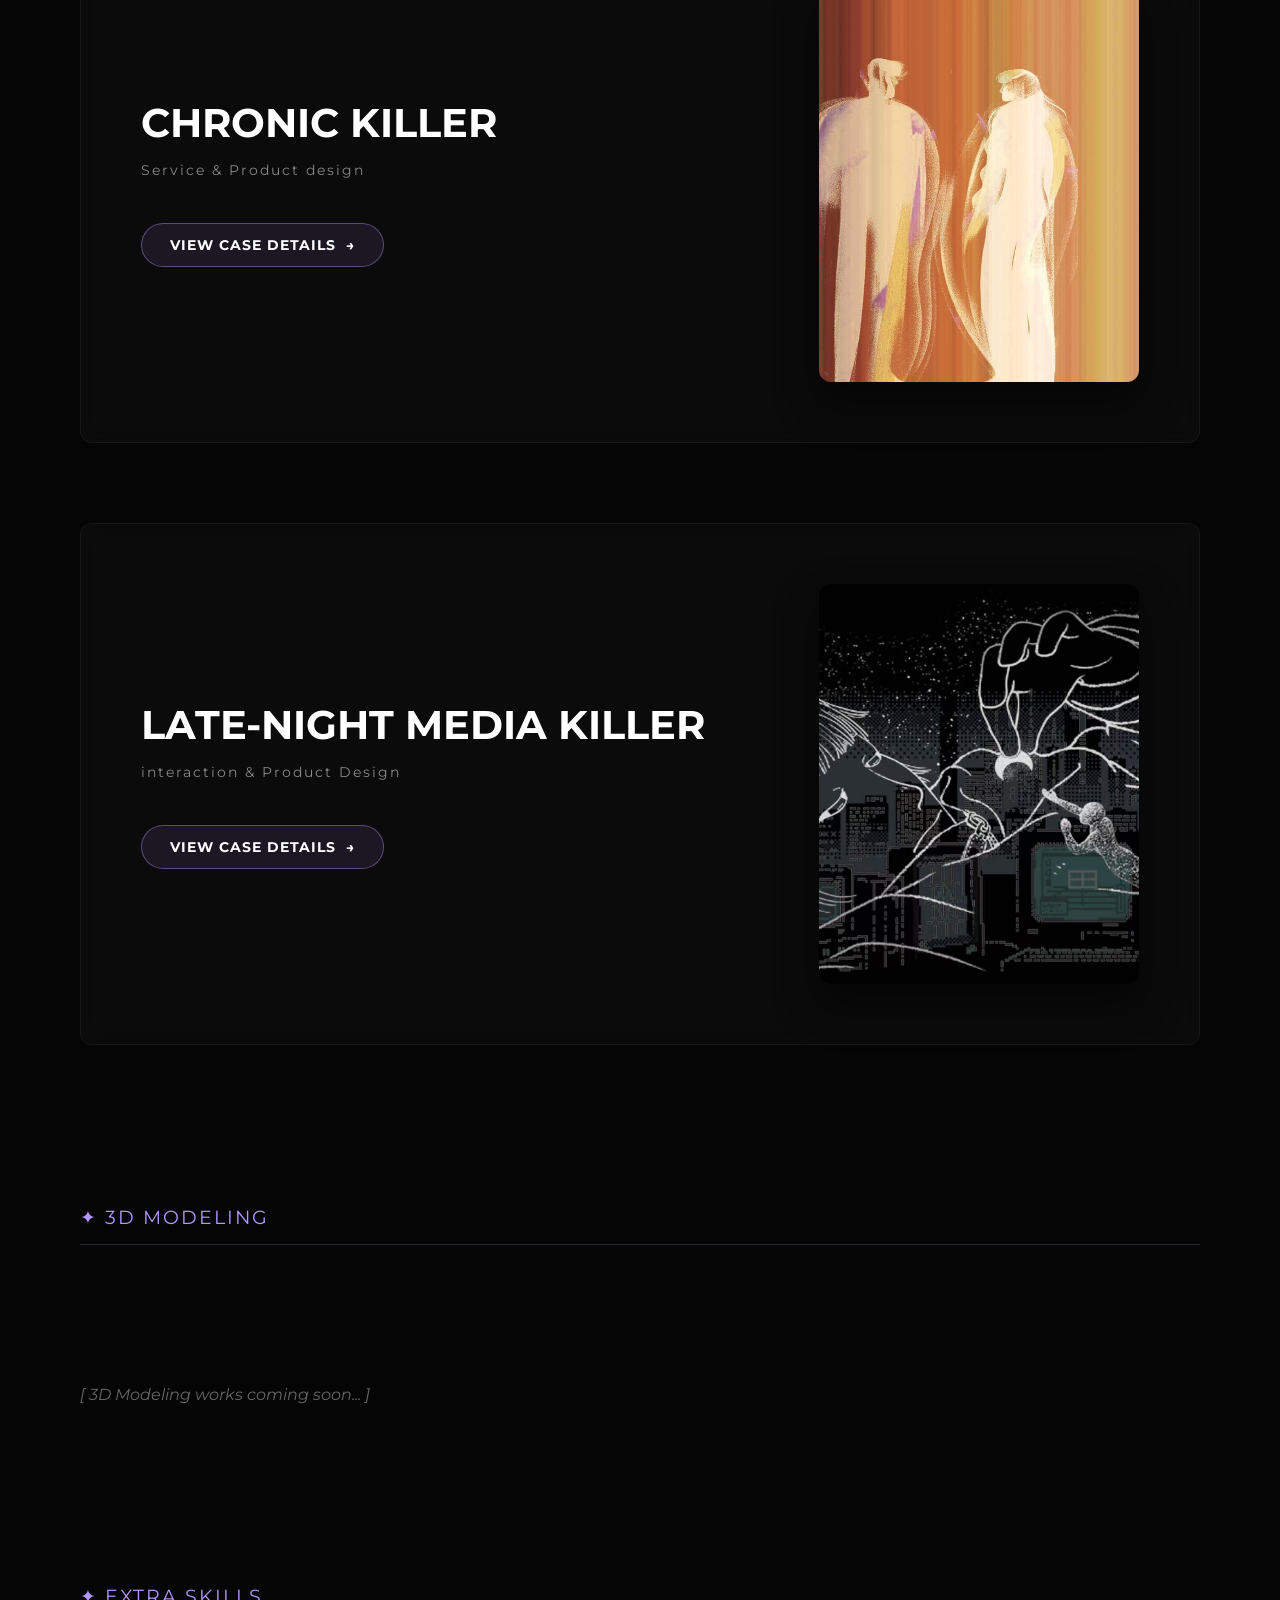
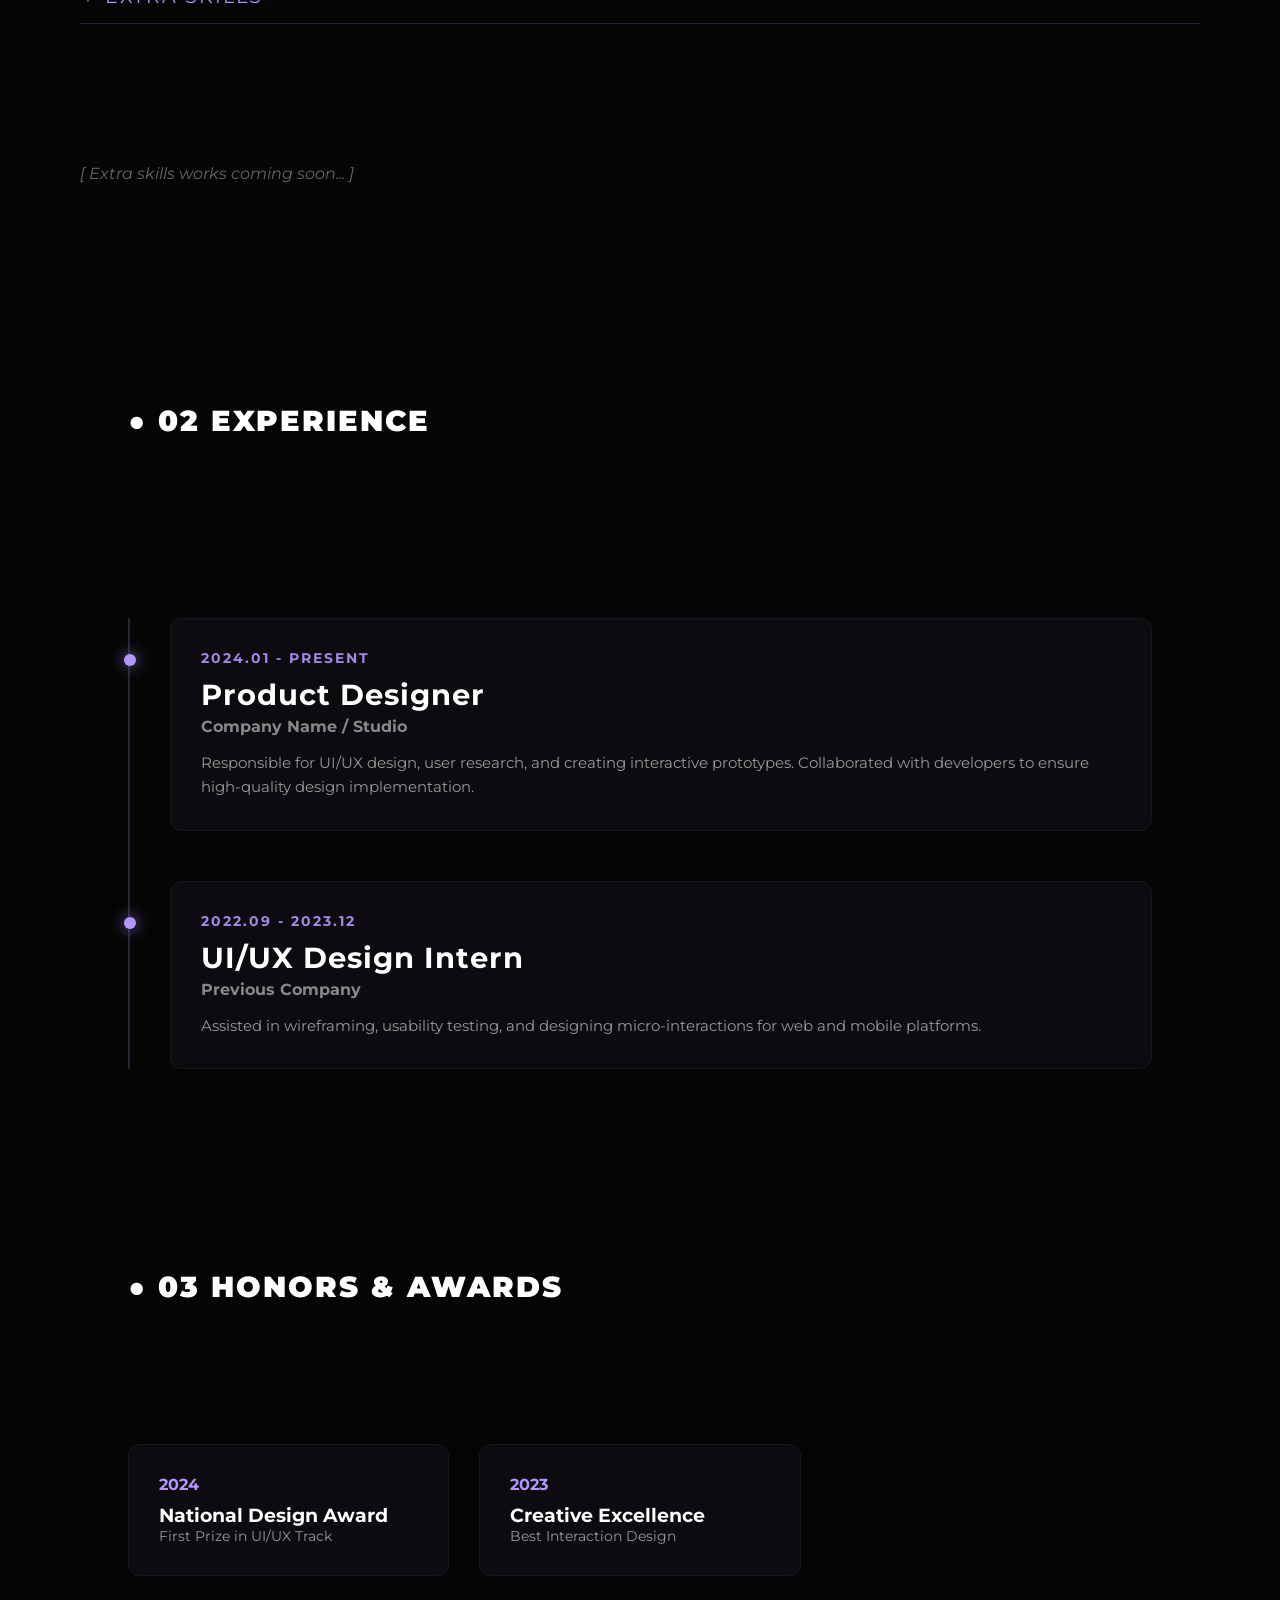
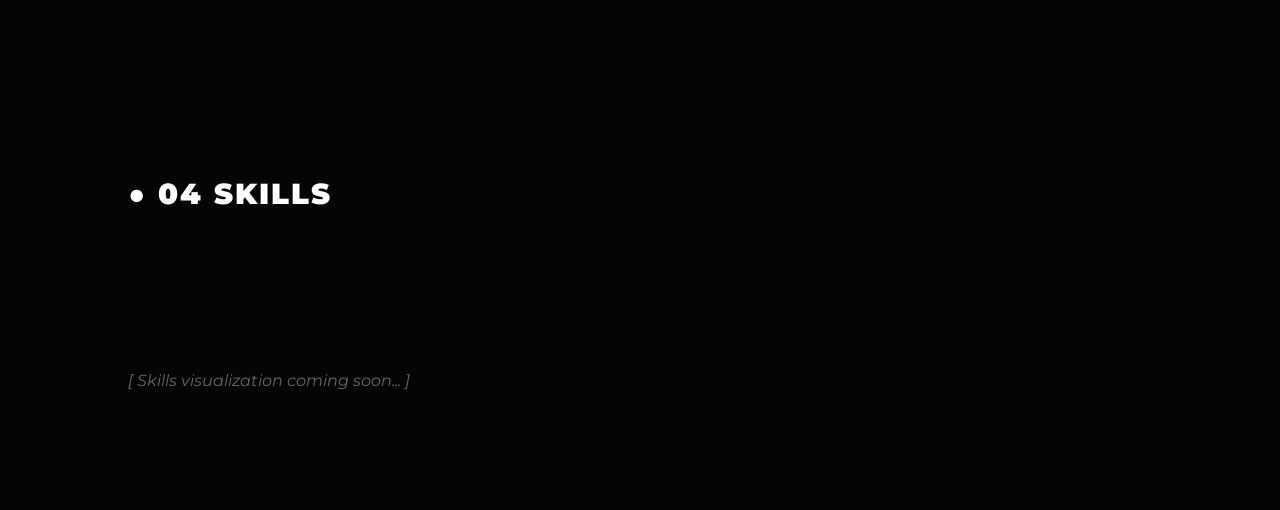
==== commit 8f8a8e67: "Refactor: clean up old preloader elements from main files as they are safely in index.html and loade" ====
--- a/main.html
+++ b/main.html
@@ -8,14 +8,6 @@
     <link href="https://fonts.googleapis.com/css2?family=Montserrat:wght@400;700;900&display=swap" rel="stylesheet">
 </head>
 <body>
-    <!-- 预加载界面 -->
-    <div id="preloader">
-        <div class="loader-text">Welcome to <span class="highlight">Marsper</span>'s world of design</div>
-        <div class="progress-bar-container">
-            <div id="progress-bar"></div>
-        </div>
-    </div>
-
     <!-- 鼠标聚光灯 -->
     <div class="cursor-spotlight"></div>
 
--- a/main.css
+++ b/main.css
@@ -460,70 +460,3 @@
 .hero-right-hint:hover .hint-text {
     opacity: 0;
 }
-
-
-/* --- NEW PRELOADER --- */
-#preloader {
-    position: fixed;
-    top: 0;
-    left: 0;
-    width: 100vw;
-    height: 100vh;
-    background: #000;
-    z-index: 9999;
-    display: flex;
-    flex-direction: column;
-    justify-content: center;
-    align-items: center;
-    transition: opacity 1s ease, visibility 1s ease;
-}
-
-#preloader.fade-out {
-    opacity: 0;
-    visibility: hidden;
-}
-
-.loader-text {
-    font-size: 1.8rem;
-    color: #fff;
-    font-weight: 700;
-    letter-spacing: 5px;
-    text-transform: uppercase;
-    text-align: center;
-}
-
-.loader-text span.highlight {
-    color: #b496ff;
-    animation: neon-flicker 1.5s infinite alternate;
-    text-shadow: 0 0 10px rgba(180, 150, 255, 0.8), 0 0 20px rgba(180, 150, 255, 0.5);
-}
-
-@keyframes neon-flicker {
-    0%, 100% { opacity: 1; }
-    50% { opacity: 0.8; text-shadow: 0 0 5px rgba(180, 150, 255, 0.5); }
-    80% { opacity: 0.9; }
-}
-
-.progress-bar-container {
-    width: 300px;
-    height: 2px;
-    background: rgba(255, 255, 255, 0.1);
-    margin-top: 30px;
-    position: relative;
-    overflow: hidden;
-}
-
-#progress-bar {
-    width: 0%;
-    height: 100%;
-    background: #b496ff;
-    box-shadow: 0 0 10px #b496ff;
-    animation: loading 2.5s cubic-bezier(0.4, 0, 0.2, 1) forwards;
-}
-
-@keyframes loading {
-    0% { width: 0%; }
-    50% { width: 60%; }
-    100% { width: 100%; }
-}
-
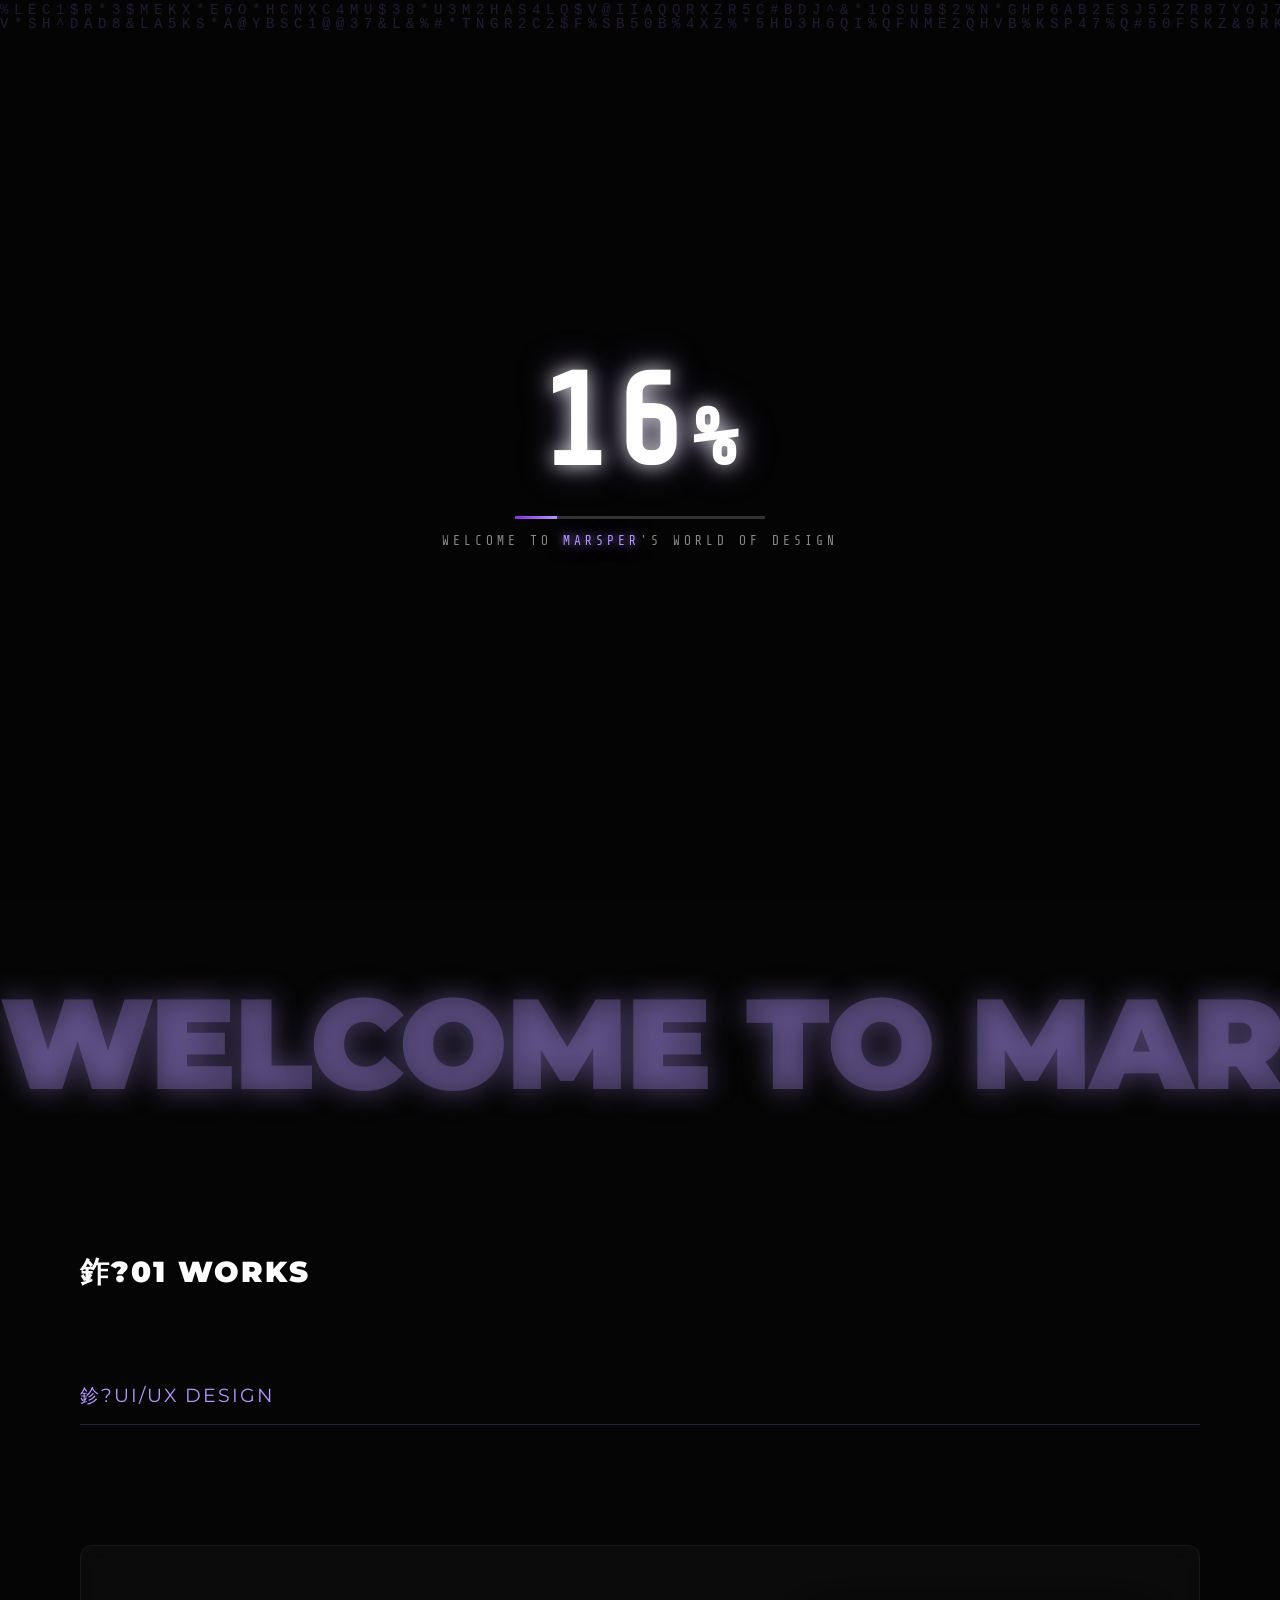
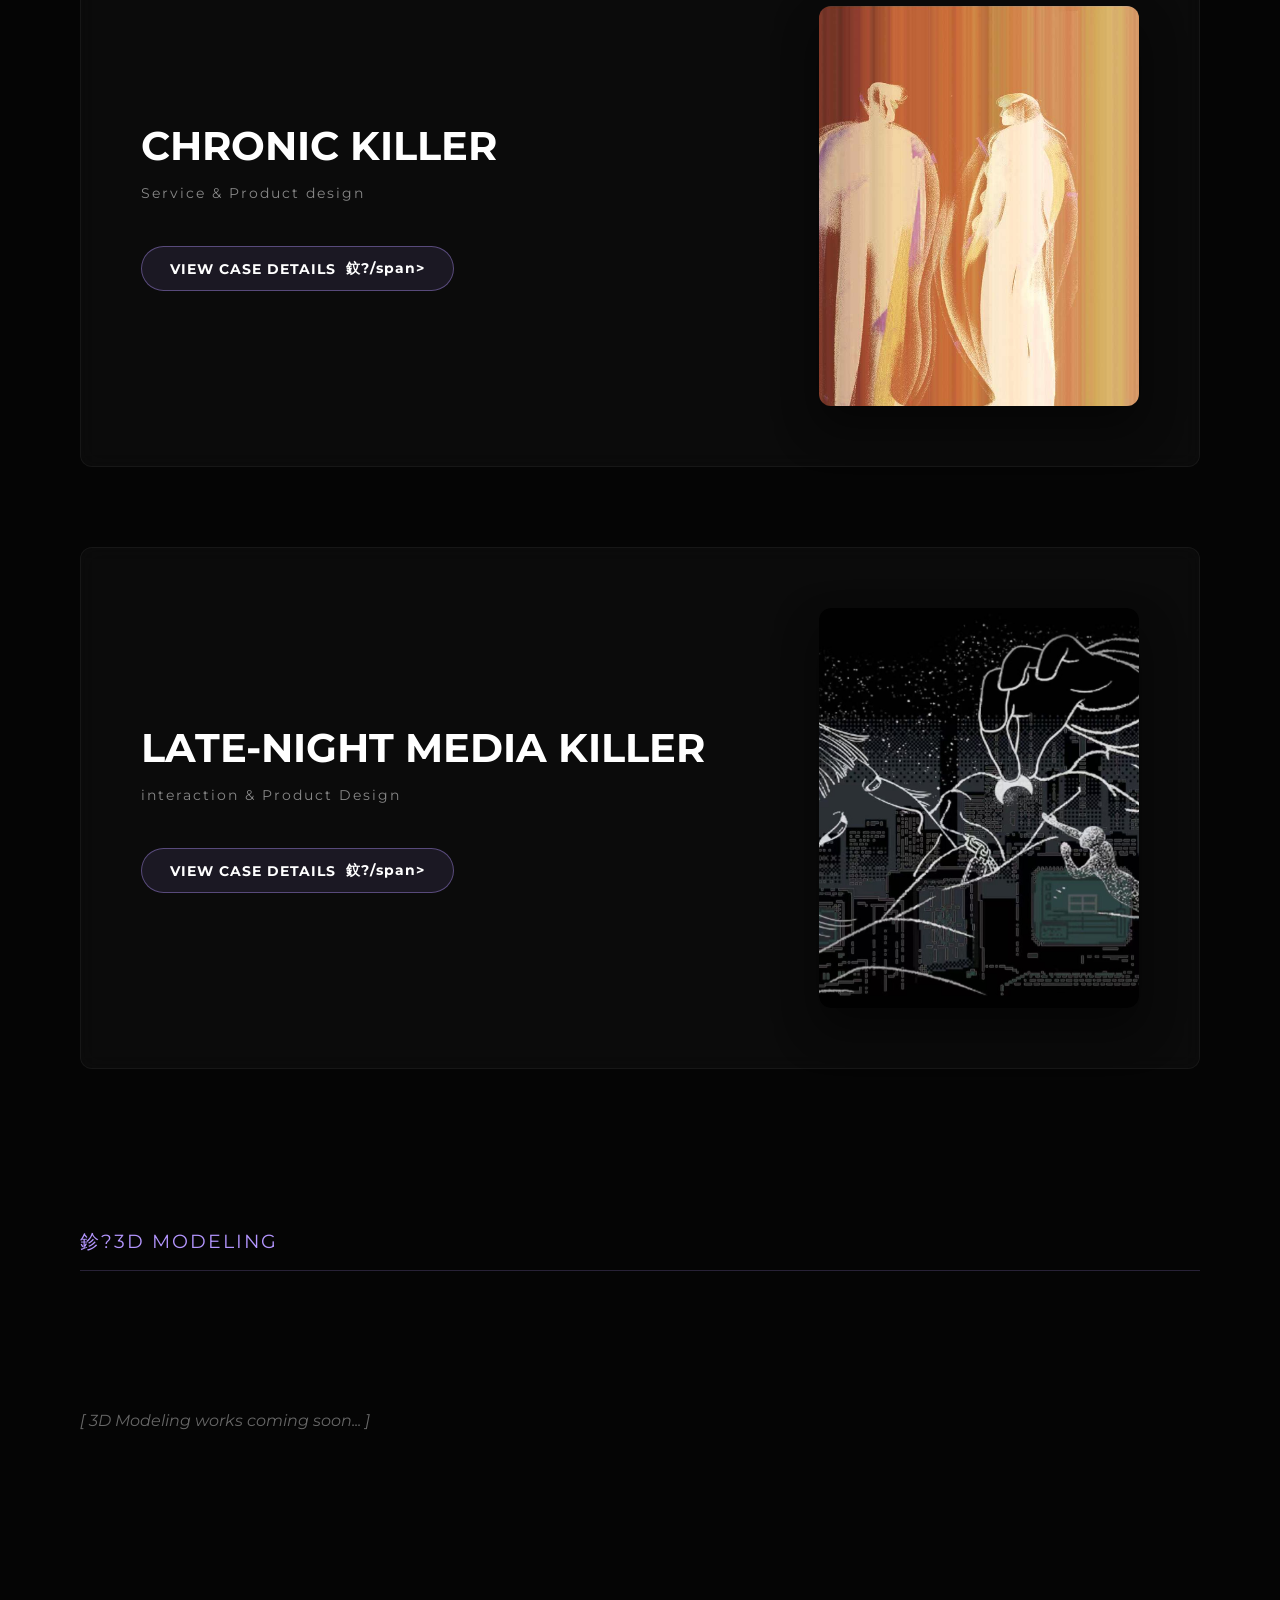
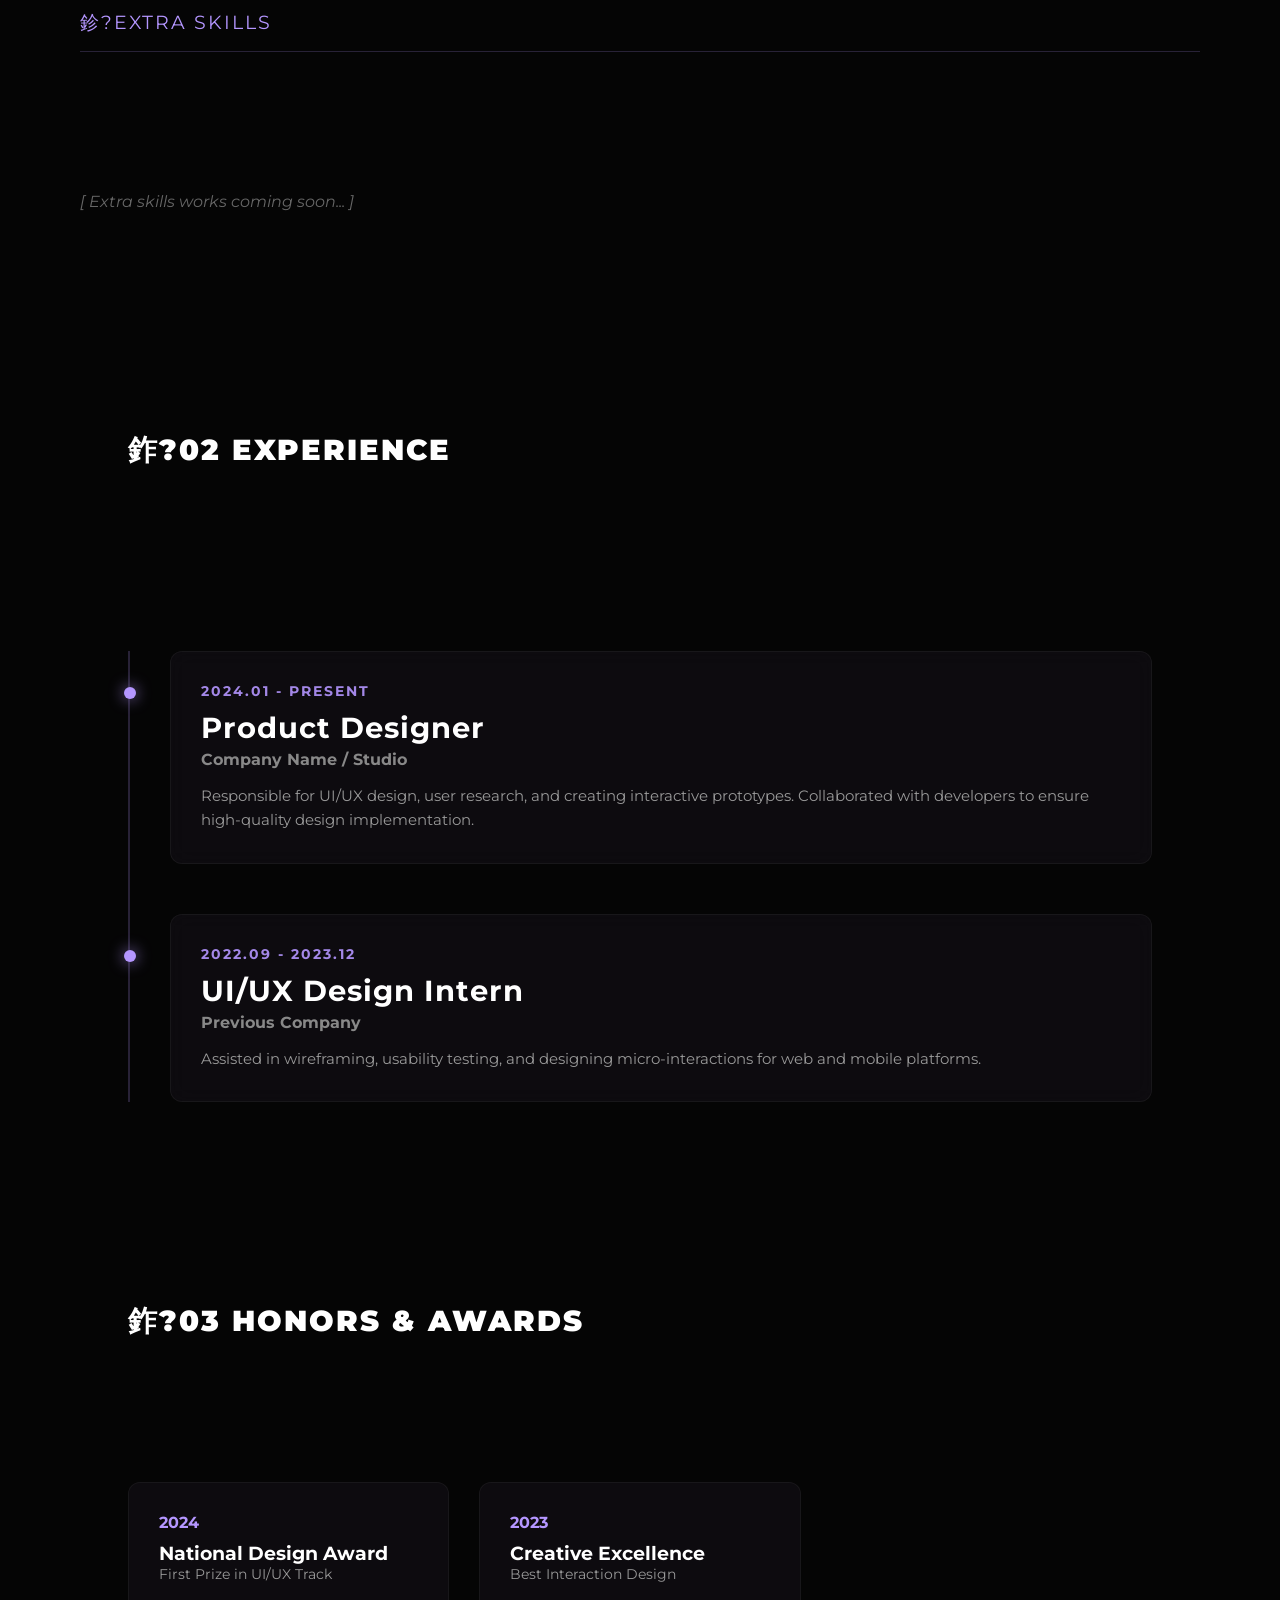
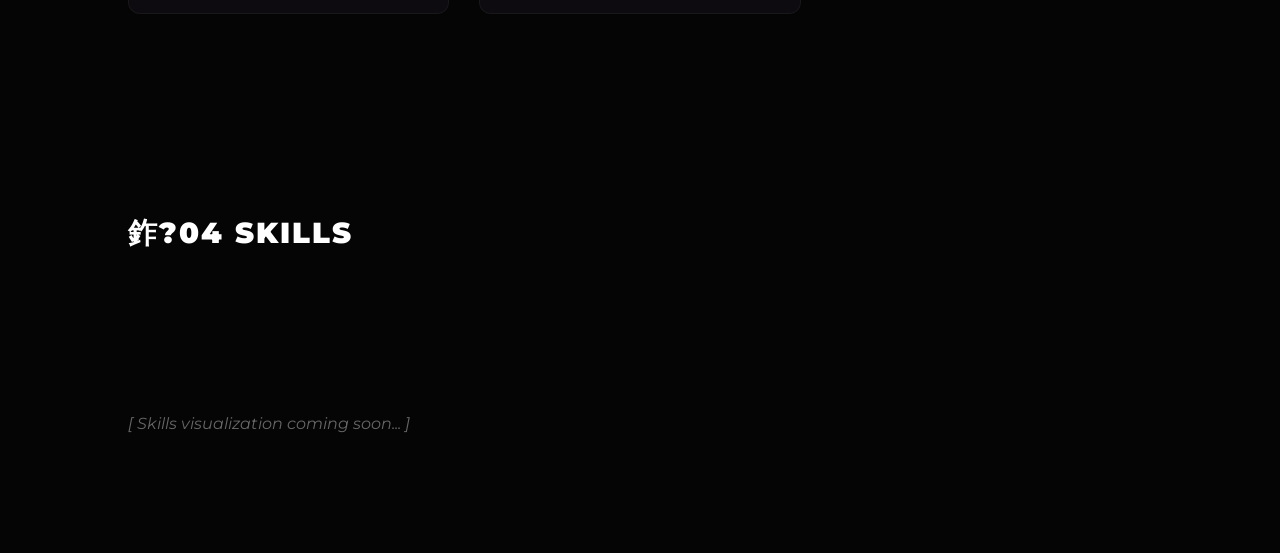
==== commit e76b58ca: "Merge preloader directly into main site to fix entry point blank page issues" ====
--- a/main.html
+++ b/main.html
@@ -1,17 +1,31 @@
-<!DOCTYPE html>
+﻿<!DOCTYPE html>
 <html lang="en">
 <head>
     <meta charset="UTF-8">
     <meta name="viewport" content="width=device-width, initial-scale=1.0">
     <title>Marsper Portfolio</title>
+    <link href="https://fonts.googleapis.com/css2?family=Share+Tech+Mono&display=swap" rel="stylesheet">
     <link rel="stylesheet" href="main.css">
     <link href="https://fonts.googleapis.com/css2?family=Montserrat:wght@400;700;900&display=swap" rel="stylesheet">
 </head>
 <body>
-    <!-- 鼠标聚光灯 -->
+    <!-- --- REINSTATED PRELOADER --- -->
+    <div id="preloader-wrapper">
+        <canvas id="matrixCanvas"></canvas>
+        <div class="loading-container">
+            <div class="percentage_wrapper">
+                <span id="percentage">0</span><span class="percent-sign">%</span>
+            </div>
+            <div class="progress-bar-container">
+                <div id="progress-bar"></div>
+            </div>
+            <div class="loading-text">Welcome to <span class="highlight">Marsper</span>'s world of design</div>
+        </div>
+    </div>
+    <!-- 榧犳爣鑱氬厜鐏?-->
     <div class="cursor-spotlight"></div>
 
-    <!-- 粒子特效画布 -->
+    <!-- 绮掑瓙鐗规晥鐢诲竷 -->
     <canvas id="particleCanvas"></canvas>
 
     <!-- Navigation Bar -->
@@ -44,11 +58,11 @@
         </div>
     </main>
 
-    <!-- 巨大翻滚大字分隔带 -->
+    <!-- 宸ㄥぇ缈绘粴澶у瓧鍒嗛殧甯?-->
     <div class="marquee-wrapper">
         <div class="marquee-bg">
-            <span>WELCOME TO MARSPER'S WORLD — WELCOME TO MARSPER'S WORLD — </span>
-            <span>WELCOME TO MARSPER'S WORLD — WELCOME TO MARSPER'S WORLD — </span>
+            <span>WELCOME TO MARSPER'S WORLD 鈥?WELCOME TO MARSPER'S WORLD 鈥?</span>
+            <span>WELCOME TO MARSPER'S WORLD 鈥?WELCOME TO MARSPER'S WORLD 鈥?</span>
         </div>
     </div>
 
@@ -56,41 +70,41 @@
     <section id="works" class="works-section">
         
         <div class="section-inner">
-            <div class="main-section-title" style="margin-bottom: 10px;">● 01 WORKS</div>
+            <div class="main-section-title" style="margin-bottom: 10px;">鈼?01 WORKS</div>
             
-            <!-- 子板块：UI/UX DESIGN -->
-            <div class="sub-category-header" style="margin-top: 0;">✦ UI/UX DESIGN</div>
+            <!-- 瀛愭澘鍧楋細UI/UX DESIGN -->
+            <div class="sub-category-header" style="margin-top: 0;">鉁?UI/UX DESIGN</div>
             
-            <!-- 第一个作品卡片：CHRONIC KILLER -->
+            <!-- 绗竴涓綔鍝佸崱鐗囷細CHRONIC KILLER -->
             <div class="project-card">
                 <div class="project-info">
                     <h2 class="project-title">CHRONIC KILLER</h2>
                     <div class="project-tags">Service & Product design</div>
-                    <a href="chronic-killer-detail.html" class="view-case-btn">VIEW CASE DETAILS <span>→</span></a>
+                    <a href="chronic-killer-detail.html" class="view-case-btn">VIEW CASE DETAILS <span>鈫?/span></a>
                 </div>
                 <div class="project-image">
                     <img src="Killer2.png" alt="CHRONIC KILLER" style="width: 100%; height: 100%; object-fit: cover;">
                 </div>
             </div>
 
-            <!-- 第二个作品卡片：LATE-NIGHT MEDIA KILLER -->
+            <!-- 绗簩涓綔鍝佸崱鐗囷細LATE-NIGHT MEDIA KILLER -->
             <div class="project-card">
                 <div class="project-info">
                     <h2 class="project-title">LATE-NIGHT MEDIA KILLER</h2>
                     <div class="project-tags">interaction & Product Design</div>
-                    <a href="late-night-detail.html" class="view-case-btn">VIEW CASE DETAILS <span>→</span></a>
+                    <a href="late-night-detail.html" class="view-case-btn">VIEW CASE DETAILS <span>鈫?/span></a>
                 </div>
                 <div class="project-image">
                     <img src="killer.jpg" alt="LATE-NIGHT MEDIA KILLER" style="width: 100%; height: 100%; object-fit: cover;">
                 </div>
             </div>
 
-            <!-- 子板块：MODELING -->
-            <div class="sub-category-header">✦ 3D MODELING</div>
+            <!-- 瀛愭澘鍧楋細MODELING -->
+            <div class="sub-category-header">鉁?3D MODELING</div>
             <div class="placeholder-text">[ 3D Modeling works coming soon... ]</div>
 
-            <!-- 子板块：EXTRA SKILLS -->
-            <div class="sub-category-header">✦ EXTRA SKILLS</div>
+            <!-- 瀛愭澘鍧楋細EXTRA SKILLS -->
+            <div class="sub-category-header">鉁?EXTRA SKILLS</div>
             <div class="placeholder-text">[ Extra skills works coming soon... ]</div>
 
         </div>
@@ -99,7 +113,7 @@
     <!-- EXPERIENCE SECTION (02) -->
     <section id="experience" class="experience-section">
         <div class="section-inner">
-            <div class="main-section-title">● 02 EXPERIENCE</div>
+            <div class="main-section-title">鈼?02 EXPERIENCE</div>
             
             <div class="timeline">
                 <div class="timeline-item">
@@ -126,7 +140,7 @@
     <!-- HONORS SECTION (03) -->
     <section id="honors" class="honors-section">
         <div class="section-inner">
-            <div class="main-section-title">● 03 HONORS & AWARDS</div>
+            <div class="main-section-title">鈼?03 HONORS & AWARDS</div>
             <div class="honors-list">
                 <div class="honor-item">
                     <div class="honor-year">2024</div>
@@ -145,11 +159,11 @@
     <!-- SKILLS SECTION (04) -->
     <section id="skills" class="skills-section">
         <div class="section-inner">
-            <div class="main-section-title">● 04 SKILLS</div>
+            <div class="main-section-title">鈼?04 SKILLS</div>
             <div class="placeholder-text">[ Skills visualization coming soon... ]</div>
         </div>
     </section>
 
     <script src="main.js"></script>
 </body>
-</html>+</html>
--- a/main.css
+++ b/main.css
@@ -460,3 +460,84 @@
 .hero-right-hint:hover .hint-text {
     opacity: 0;
 }
+
+/* --- REINSTATED PRELOADER --- */
+#preloader-wrapper {
+    position: fixed;
+    top: 0;
+    left: 0;
+    width: 100vw;
+    height: 100vh;
+    background-color: #050505;
+    z-index: 9999;
+    display: flex;
+    justify-content: center;
+    align-items: center;
+    font-family: 'Share Tech Mono', monospace;
+    color: #fff;
+    transition: opacity 1s ease-out;
+}
+
+#matrixCanvas {
+    position: absolute;
+    top: 0;
+    left: 0;
+    width: 100%;
+    height: 100%;
+    z-index: 1;
+    opacity: 0.3;
+}
+
+.loading-container {
+    position: relative;
+    z-index: 2;
+    display: flex;
+    flex-direction: column;
+    align-items: center;
+}
+
+.percentage_wrapper {
+    font-size: 8rem;
+    font-weight: bold;
+    text-shadow: 0 0 20px rgba(255, 255, 255, 0.8), 0 0 40px rgba(180, 150, 255, 0.4);
+    display: flex;
+    align-items: baseline;
+    margin-bottom: 20px;
+    letter-spacing: 5px;
+}
+
+.percent-sign {
+    font-size: 5rem;
+    margin-left: 5px;
+}
+
+.progress-bar-container {
+    width: 250px;
+    height: 3px;
+    background-color: #333;
+    position: relative;
+    margin-bottom: 15px;
+    overflow: hidden;
+}
+
+#progress-bar {
+    width: 0%;
+    height: 100%;
+    background: linear-gradient(90deg, #8a2be2, #b496ff);
+    box-shadow: 0 0 10px #8a2be2;
+    transition: width 0.1s linear;
+}
+
+.loading-text {
+    font-size: 0.8rem;
+    letter-spacing: 4px;
+    color: #888;
+    text-transform: uppercase;
+}
+
+.loading-text span.highlight {
+    color: #b496ff;
+    animation: neon-flicker 1.5s infinite alternate;
+    text-shadow: 0 0 10px rgba(180, 150, 255, 0.8), 0 0 20px rgba(180, 150, 255, 0.5);
+}
+
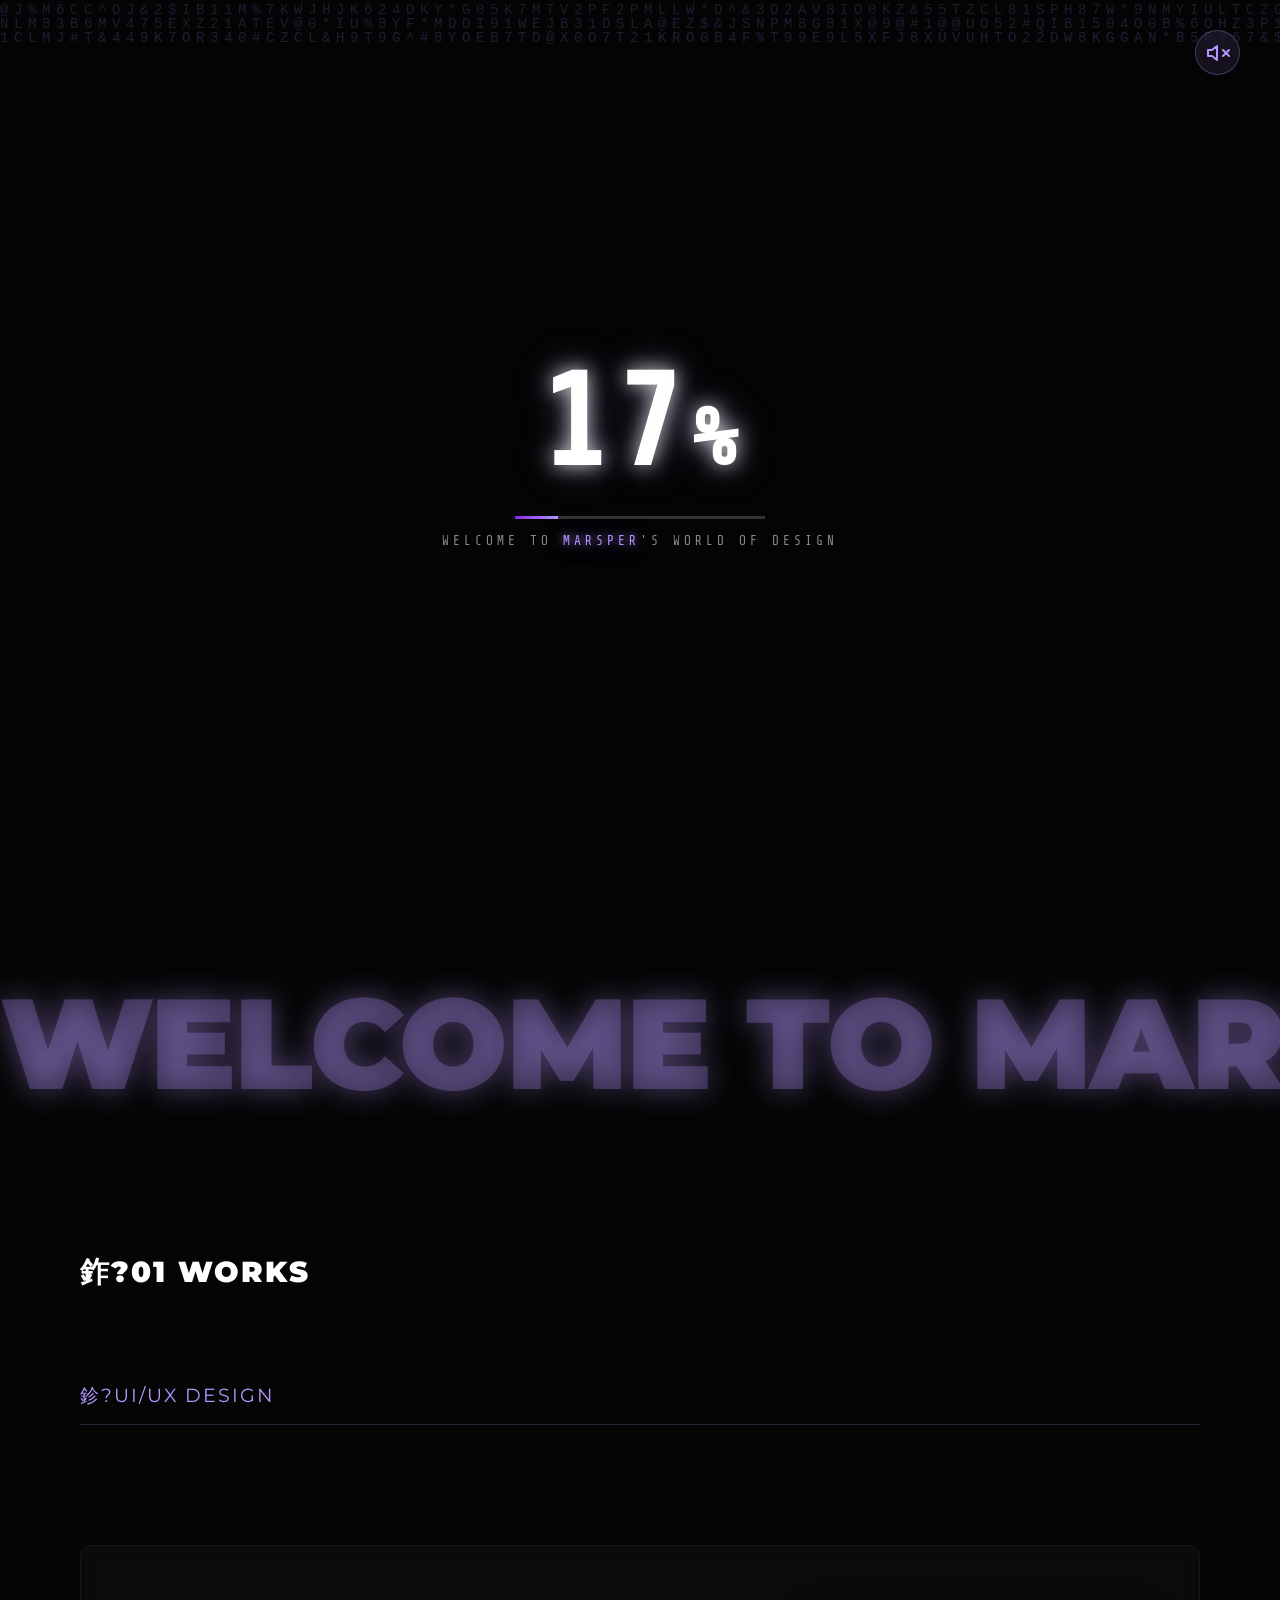
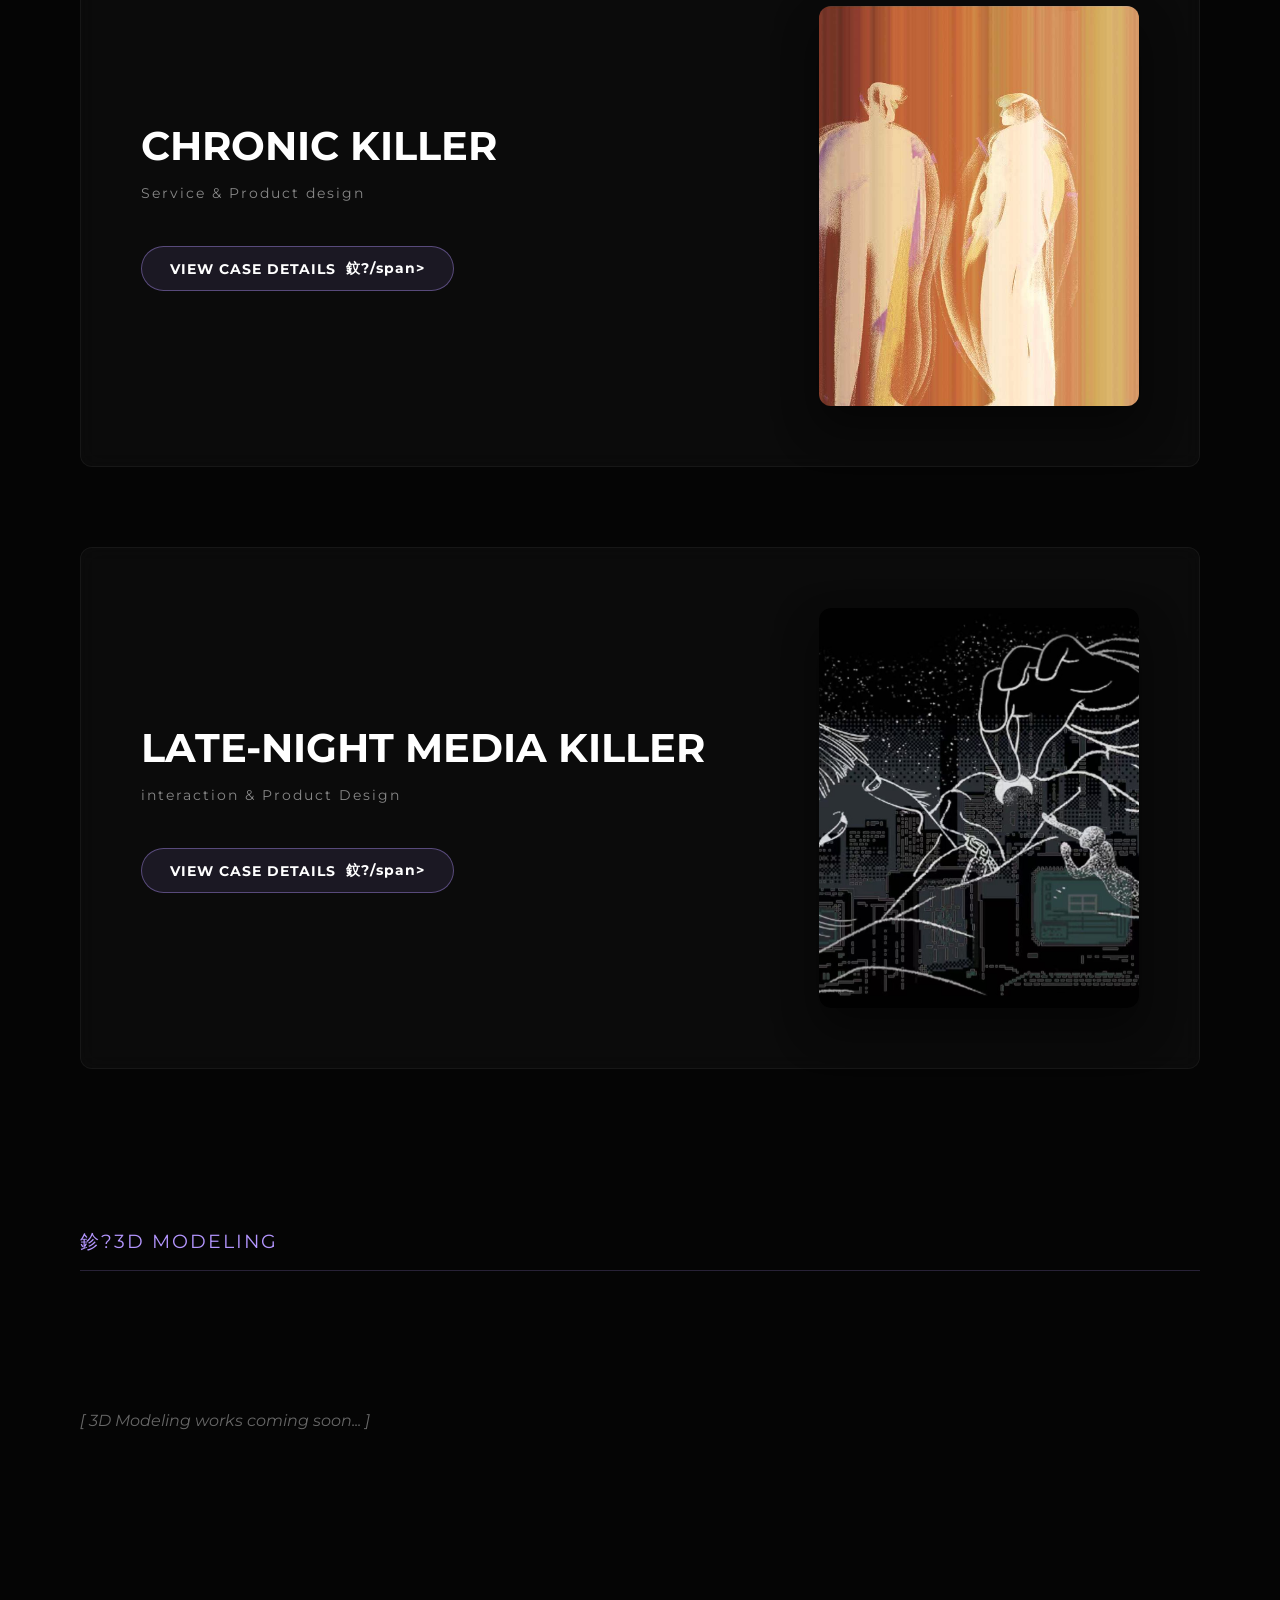
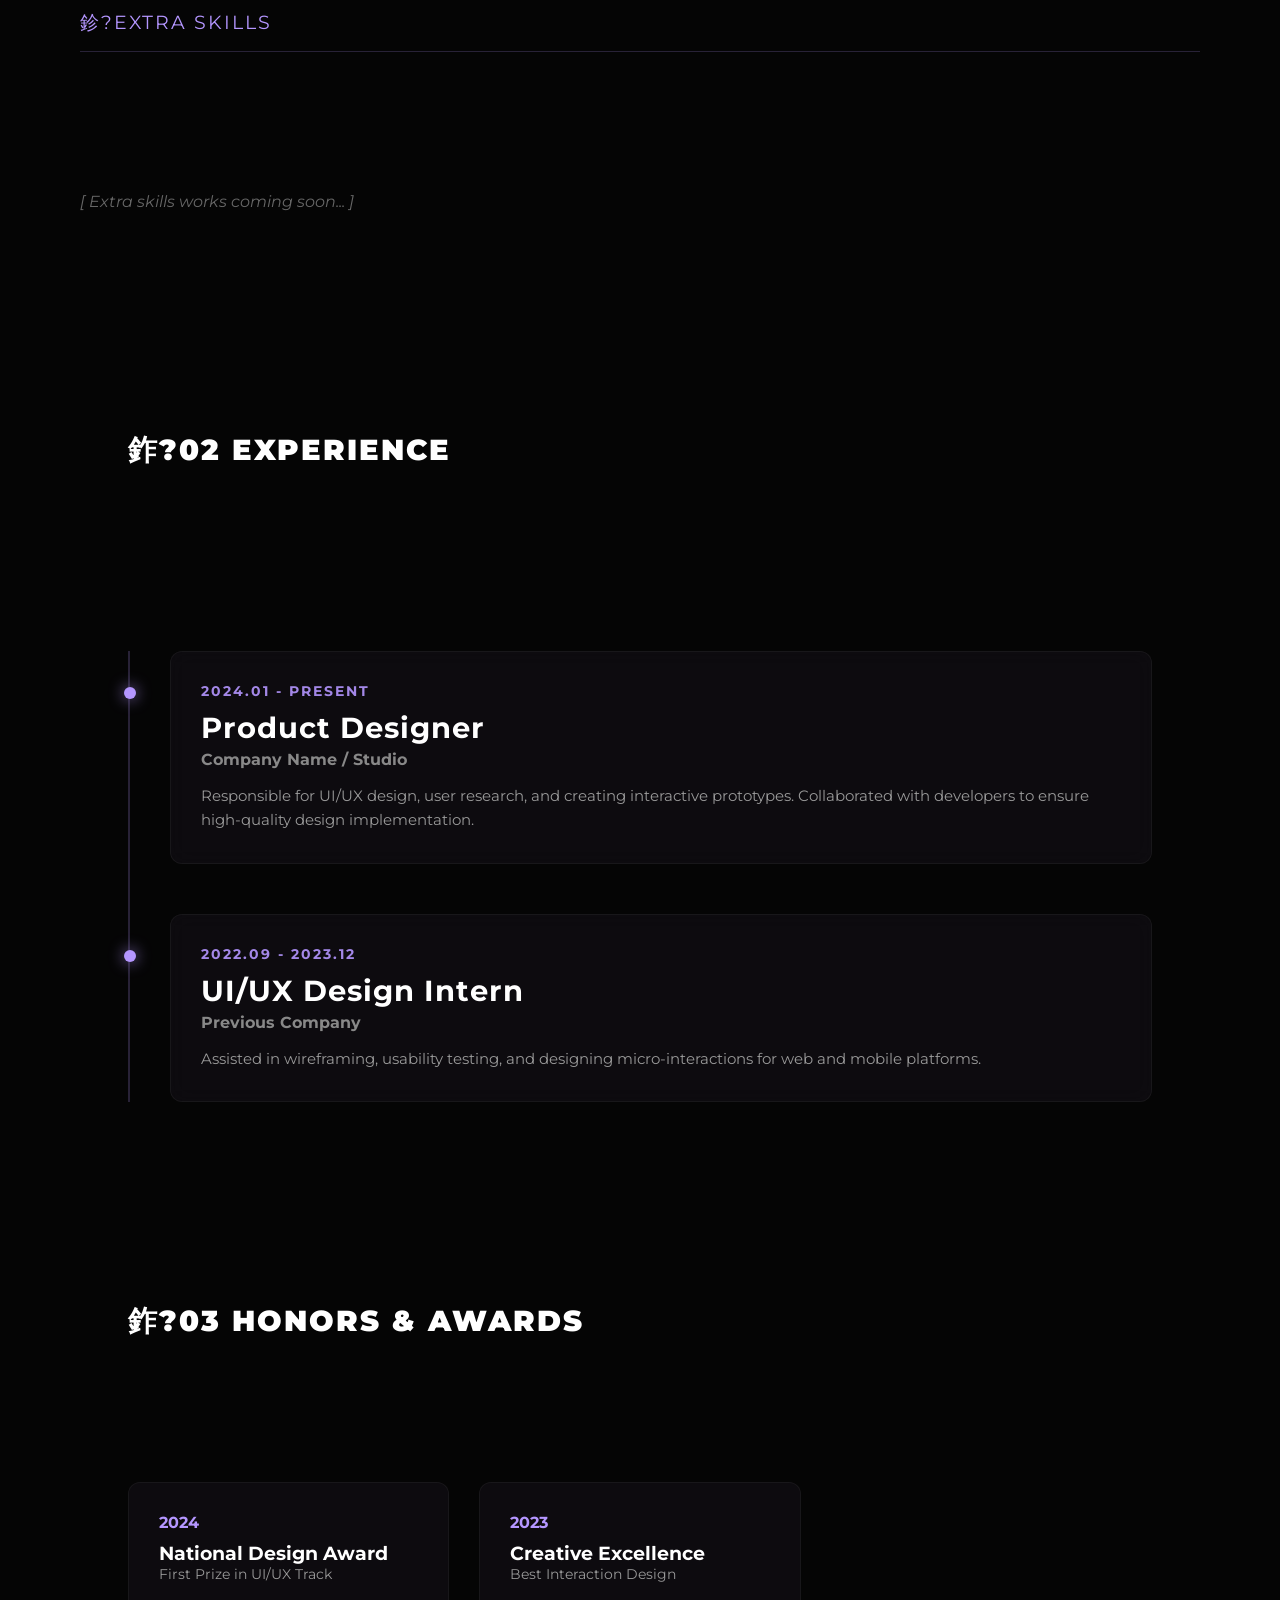
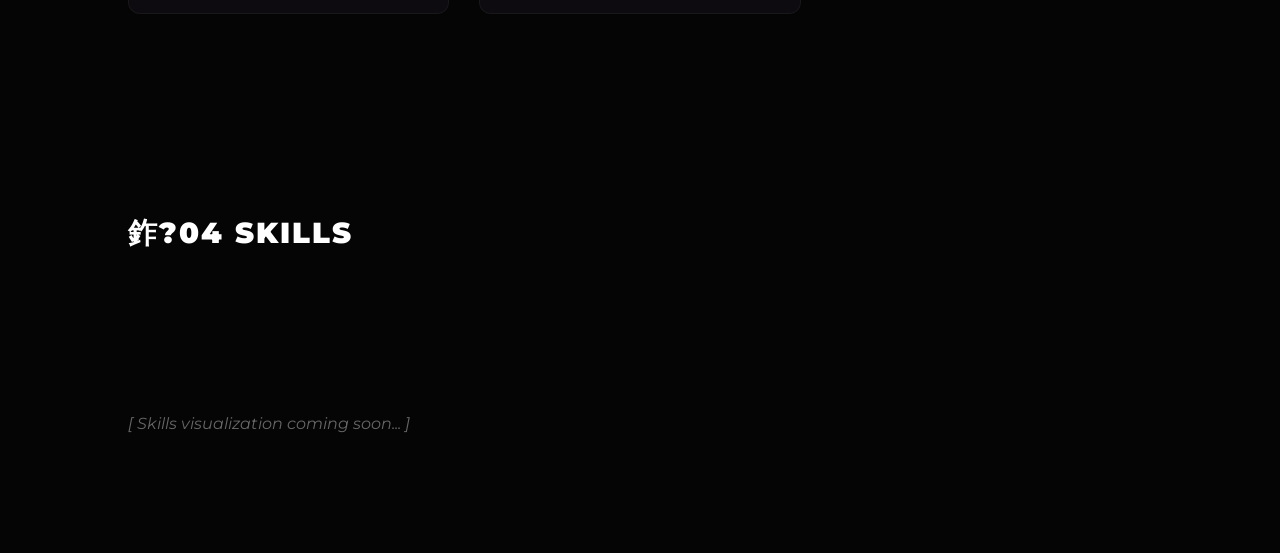
==== commit 30fd5a49: "Add background music toggle" ====
--- a/main.html
+++ b/main.html
@@ -9,6 +9,14 @@
     <link href="https://fonts.googleapis.com/css2?family=Montserrat:wght@400;700;900&display=swap" rel="stylesheet">
 </head>
 <body>
+    <!-- Music Player -->
+    <audio id="bg-music" loop>
+        <source src="shanhai_intro.mp3" type="audio/mpeg">
+    </audio>
+    <div class="music-toggle" id="music-toggle">
+        <svg xmlns="http://www.w3.org/2000/svg" width="24" height="24" viewBox="0 0 24 24" fill="none" stroke="currentColor" stroke-width="2" stroke-linecap="round" stroke-linejoin="round" class="music-icon-off"><polygon points="11 5 6 9 2 9 2 15 6 15 11 19 11 5"></polygon><line x1="23" y1="9" x2="17" y2="15"></line><line x1="17" y1="9" x2="23" y2="15"></line></svg>
+        <svg xmlns="http://www.w3.org/2000/svg" width="24" height="24" viewBox="0 0 24 24" fill="none" stroke="currentColor" stroke-width="2" stroke-linecap="round" stroke-linejoin="round" class="music-icon-on" style="display:none;"><polygon points="11 5 6 9 2 9 2 15 6 15 11 19 11 5"></polygon><path d="M19.07 4.93a10 10 0 0 1 0 14.14M15.54 8.46a5 5 0 0 1 0 7.07"></path></svg>
+    </div>
     <!-- --- REINSTATED PRELOADER --- -->
     <div id="preloader-wrapper">
         <canvas id="matrixCanvas"></canvas>
@@ -167,3 +175,4 @@
     <script src="main.js"></script>
 </body>
 </html>
+
--- a/main.css
+++ b/main.css
@@ -541,3 +541,66 @@
     text-shadow: 0 0 10px rgba(180, 150, 255, 0.8), 0 0 20px rgba(180, 150, 255, 0.5);
 }
 
+
+/* --- MUSIC PLAYER --- */
+.music-toggle {
+    position: fixed;
+    top: 30px;
+    right: 40px;
+    z-index: 10000;
+    width: 45px;
+    height: 45px;
+    border-radius: 50%;
+    background: rgba(180, 150, 255, 0.1);
+    backdrop-filter: blur(10px);
+    -webkit-backdrop-filter: blur(10px);
+    border: 1px solid rgba(180, 150, 255, 0.3);
+    display: flex;
+    justify-content: center;
+    align-items: center;
+    cursor: pointer;
+    transition: all 0.3s ease;
+    color: #b496ff;
+}
+
+.music-toggle:hover {
+    background: rgba(180, 150, 255, 0.3);
+    transform: scale(1.1);
+    box-shadow: 0 0 15px rgba(180, 150, 255, 0.5);
+}
+
+.music-toggle svg {
+    transition: all 0.3s ease;
+}
+
+
+/* --- MUSIC PLAYER --- */
+.music-toggle {
+    position: fixed;
+    top: 30px;
+    right: 40px;
+    z-index: 10000;
+    width: 45px;
+    height: 45px;
+    border-radius: 50%;
+    background: rgba(180, 150, 255, 0.1);
+    backdrop-filter: blur(10px);
+    -webkit-backdrop-filter: blur(10px);
+    border: 1px solid rgba(180, 150, 255, 0.3);
+    display: flex;
+    justify-content: center;
+    align-items: center;
+    cursor: pointer;
+    transition: all 0.3s ease;
+    color: #b496ff;
+}
+
+.music-toggle:hover {
+    background: rgba(180, 150, 255, 0.3);
+    transform: scale(1.1);
+    box-shadow: 0 0 15px rgba(180, 150, 255, 0.5);
+}
+
+.music-toggle svg {
+    transition: all 0.3s ease;
+}
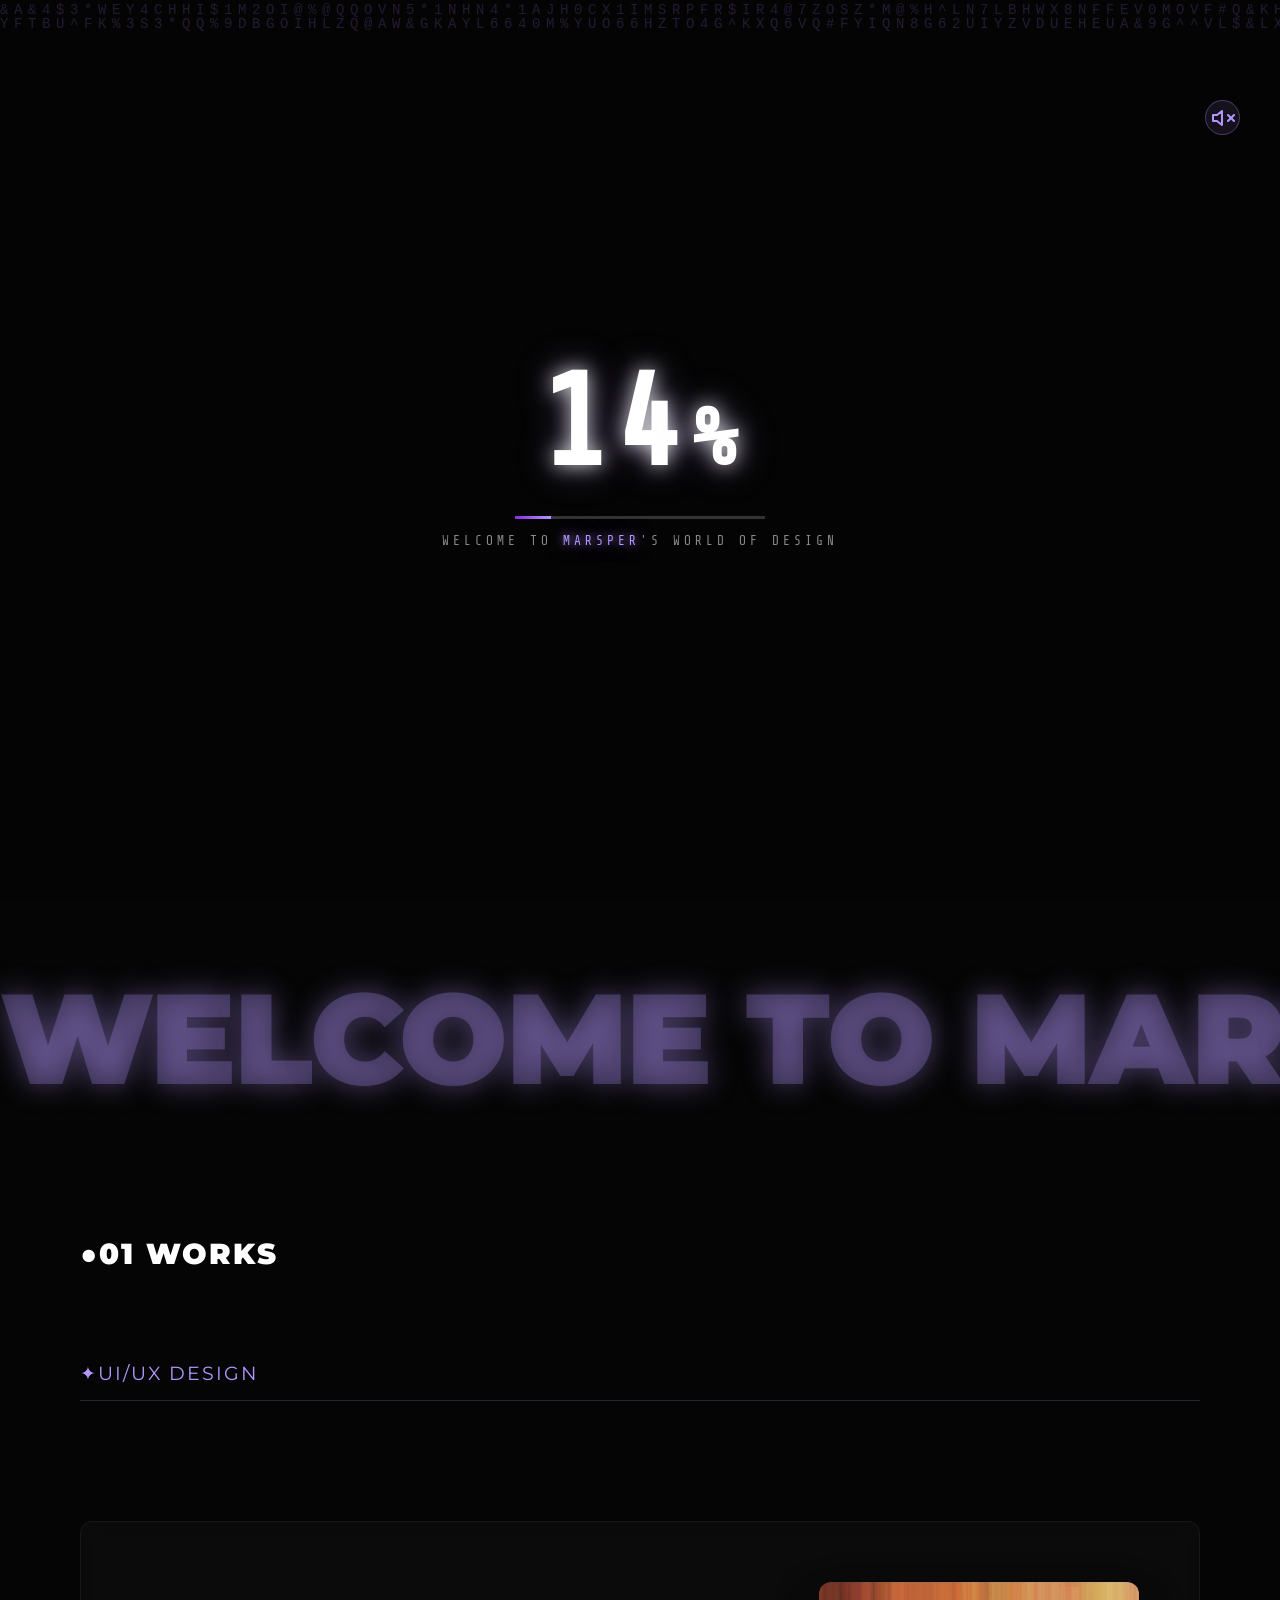
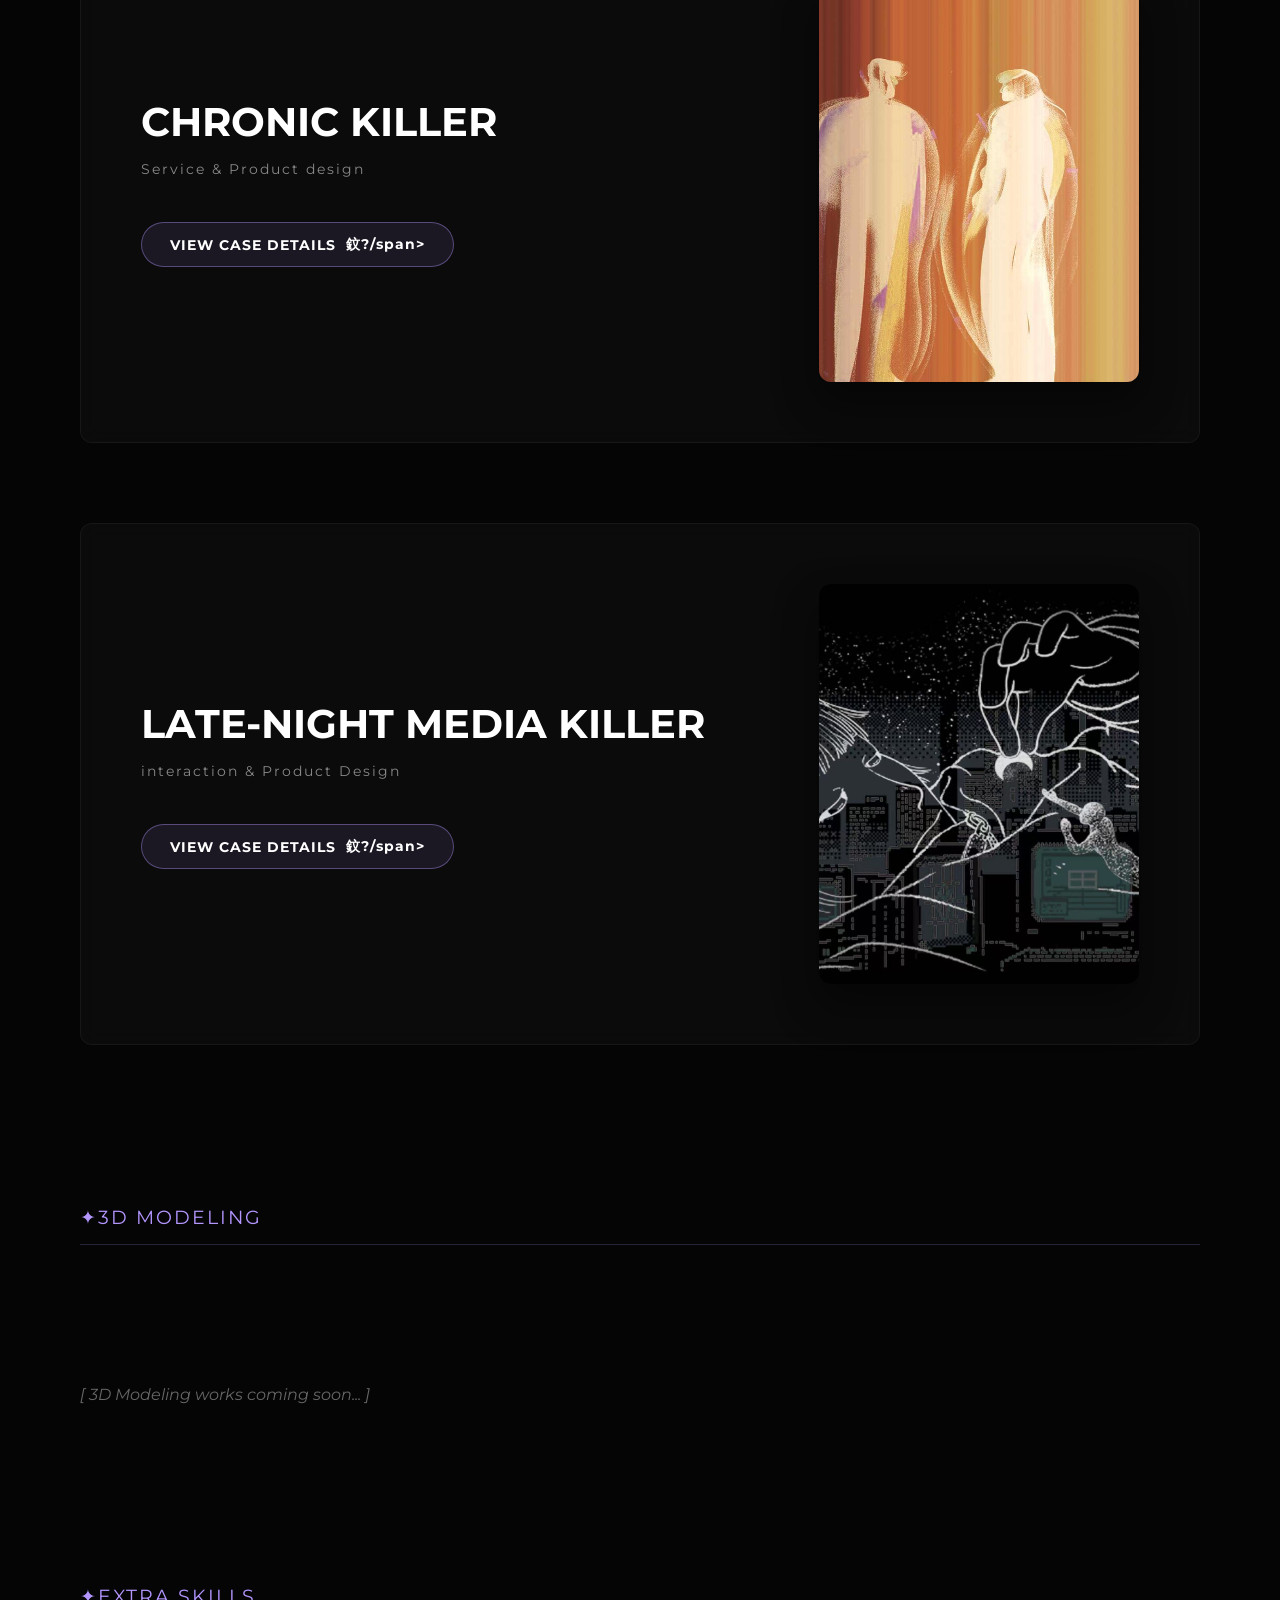
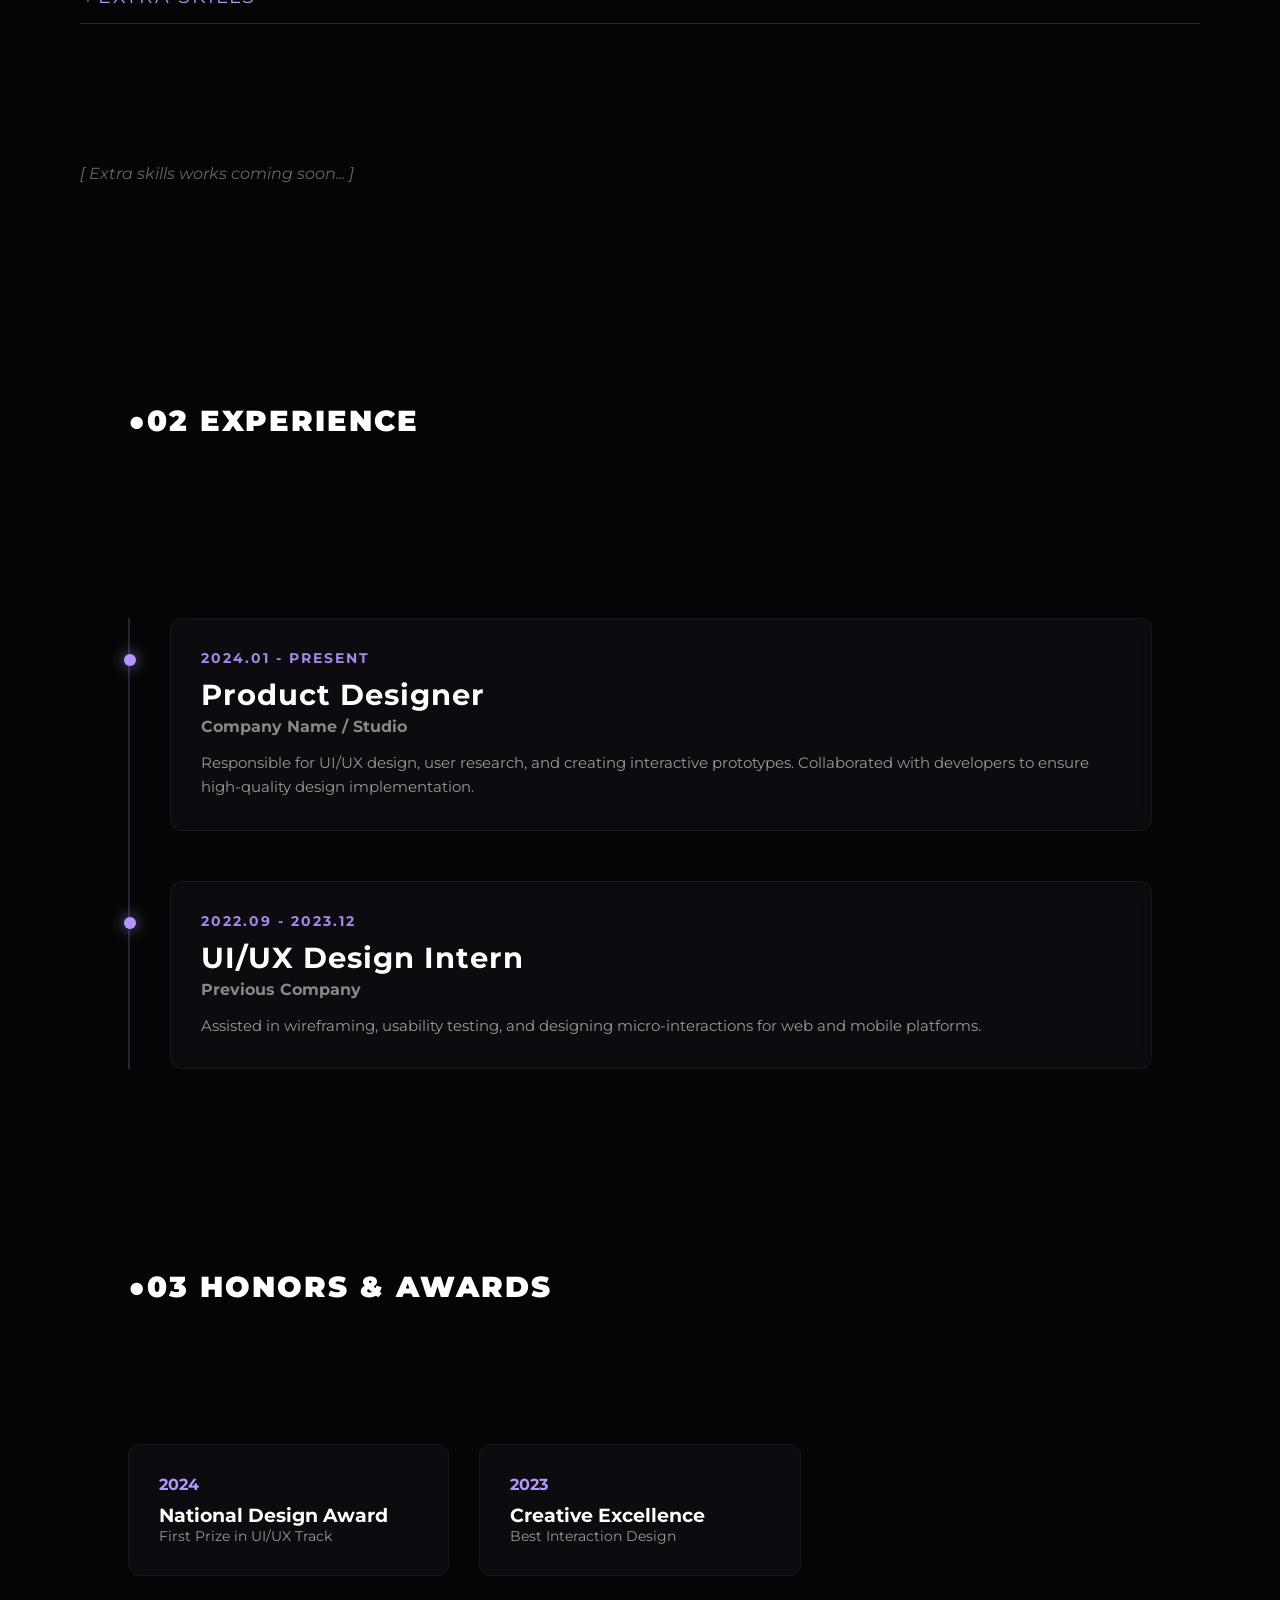
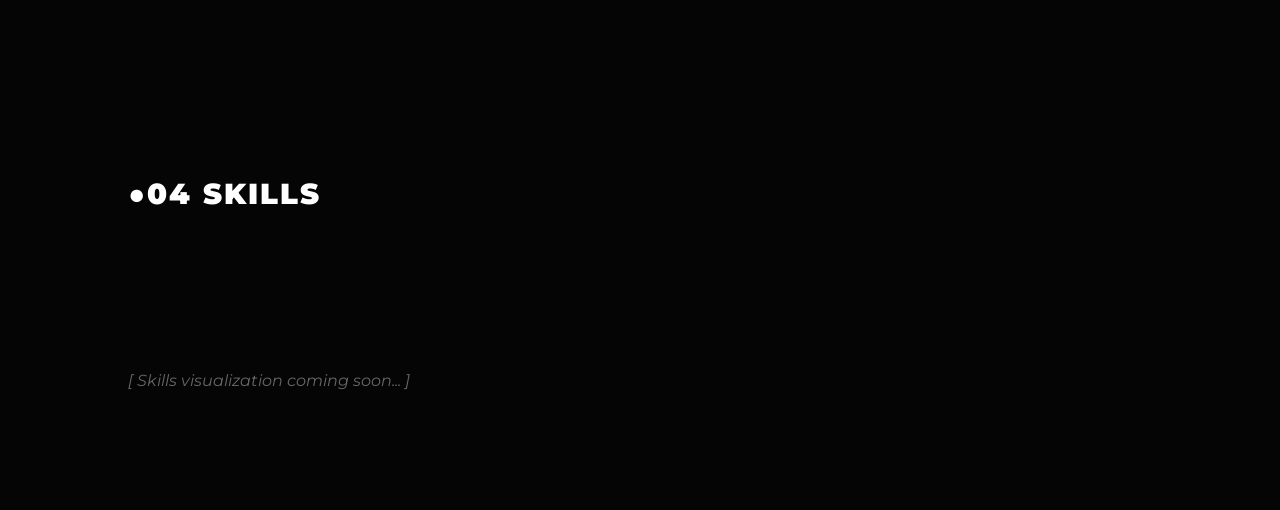
==== commit 68881b54: "Fix UI issues: text mojibake, music button scale/position, hero horizontal padding" ====
--- a/main.html
+++ b/main.html
@@ -30,10 +30,10 @@
             <div class="loading-text">Welcome to <span class="highlight">Marsper</span>'s world of design</div>
         </div>
     </div>
-    <!-- 榧犳爣鑱氬厜鐏?-->
+    <!-- 鼠标聚光灯-->
     <div class="cursor-spotlight"></div>
 
-    <!-- 绮掑瓙鐗规晥鐢诲竷 -->
+    <!-- 粒子特效画布 -->
     <canvas id="particleCanvas"></canvas>
 
     <!-- Navigation Bar -->
@@ -66,11 +66,11 @@
         </div>
     </main>
 
-    <!-- 宸ㄥぇ缈绘粴澶у瓧鍒嗛殧甯?-->
+    <!-- 巨大翻滚大字分隔带-->
     <div class="marquee-wrapper">
         <div class="marquee-bg">
-            <span>WELCOME TO MARSPER'S WORLD 鈥?WELCOME TO MARSPER'S WORLD 鈥?</span>
-            <span>WELCOME TO MARSPER'S WORLD 鈥?WELCOME TO MARSPER'S WORLD 鈥?</span>
+            <span>WELCOME TO MARSPER'S WORLD —WELCOME TO MARSPER'S WORLD —</span>
+            <span>WELCOME TO MARSPER'S WORLD —WELCOME TO MARSPER'S WORLD —</span>
         </div>
     </div>
 
@@ -78,12 +78,12 @@
     <section id="works" class="works-section">
         
         <div class="section-inner">
-            <div class="main-section-title" style="margin-bottom: 10px;">鈼?01 WORKS</div>
+            <div class="main-section-title" style="margin-bottom: 10px;">●01 WORKS</div>
             
-            <!-- 瀛愭澘鍧楋細UI/UX DESIGN -->
-            <div class="sub-category-header" style="margin-top: 0;">鉁?UI/UX DESIGN</div>
+            <!-- 子板块：UI/UX DESIGN -->
+            <div class="sub-category-header" style="margin-top: 0;">✦UI/UX DESIGN</div>
             
-            <!-- 绗竴涓綔鍝佸崱鐗囷細CHRONIC KILLER -->
+            <!-- 第一个作品卡片：CHRONIC KILLER -->
             <div class="project-card">
                 <div class="project-info">
                     <h2 class="project-title">CHRONIC KILLER</h2>
@@ -95,7 +95,7 @@
                 </div>
             </div>
 
-            <!-- 绗簩涓綔鍝佸崱鐗囷細LATE-NIGHT MEDIA KILLER -->
+            <!-- 第二个作品卡片：LATE-NIGHT MEDIA KILLER -->
             <div class="project-card">
                 <div class="project-info">
                     <h2 class="project-title">LATE-NIGHT MEDIA KILLER</h2>
@@ -107,12 +107,12 @@
                 </div>
             </div>
 
-            <!-- 瀛愭澘鍧楋細MODELING -->
-            <div class="sub-category-header">鉁?3D MODELING</div>
+            <!-- 子板块：MODELING -->
+            <div class="sub-category-header">✦3D MODELING</div>
             <div class="placeholder-text">[ 3D Modeling works coming soon... ]</div>
 
-            <!-- 瀛愭澘鍧楋細EXTRA SKILLS -->
-            <div class="sub-category-header">鉁?EXTRA SKILLS</div>
+            <!-- 子板块：EXTRA SKILLS -->
+            <div class="sub-category-header">✦EXTRA SKILLS</div>
             <div class="placeholder-text">[ Extra skills works coming soon... ]</div>
 
         </div>
@@ -121,7 +121,7 @@
     <!-- EXPERIENCE SECTION (02) -->
     <section id="experience" class="experience-section">
         <div class="section-inner">
-            <div class="main-section-title">鈼?02 EXPERIENCE</div>
+            <div class="main-section-title">●02 EXPERIENCE</div>
             
             <div class="timeline">
                 <div class="timeline-item">
@@ -148,7 +148,7 @@
     <!-- HONORS SECTION (03) -->
     <section id="honors" class="honors-section">
         <div class="section-inner">
-            <div class="main-section-title">鈼?03 HONORS & AWARDS</div>
+            <div class="main-section-title">●03 HONORS & AWARDS</div>
             <div class="honors-list">
                 <div class="honor-item">
                     <div class="honor-year">2024</div>
@@ -167,7 +167,7 @@
     <!-- SKILLS SECTION (04) -->
     <section id="skills" class="skills-section">
         <div class="section-inner">
-            <div class="main-section-title">鈼?04 SKILLS</div>
+            <div class="main-section-title">●04 SKILLS</div>
             <div class="placeholder-text">[ Skills visualization coming soon... ]</div>
         </div>
     </section>
@@ -176,3 +176,4 @@
 </body>
 </html>
 
+
--- a/main.css
+++ b/main.css
@@ -545,11 +545,11 @@
 /* --- MUSIC PLAYER --- */
 .music-toggle {
     position: fixed;
-    top: 30px;
+    top: 100px;
     right: 40px;
     z-index: 10000;
-    width: 45px;
-    height: 45px;
+    width: 35px;
+    height: 35px;
     border-radius: 50%;
     background: rgba(180, 150, 255, 0.1);
     backdrop-filter: blur(10px);
@@ -577,11 +577,11 @@
 /* --- MUSIC PLAYER --- */
 .music-toggle {
     position: fixed;
-    top: 30px;
+    top: 100px;
     right: 40px;
     z-index: 10000;
-    width: 45px;
-    height: 45px;
+    width: 35px;
+    height: 35px;
     border-radius: 50%;
     background: rgba(180, 150, 255, 0.1);
     backdrop-filter: blur(10px);
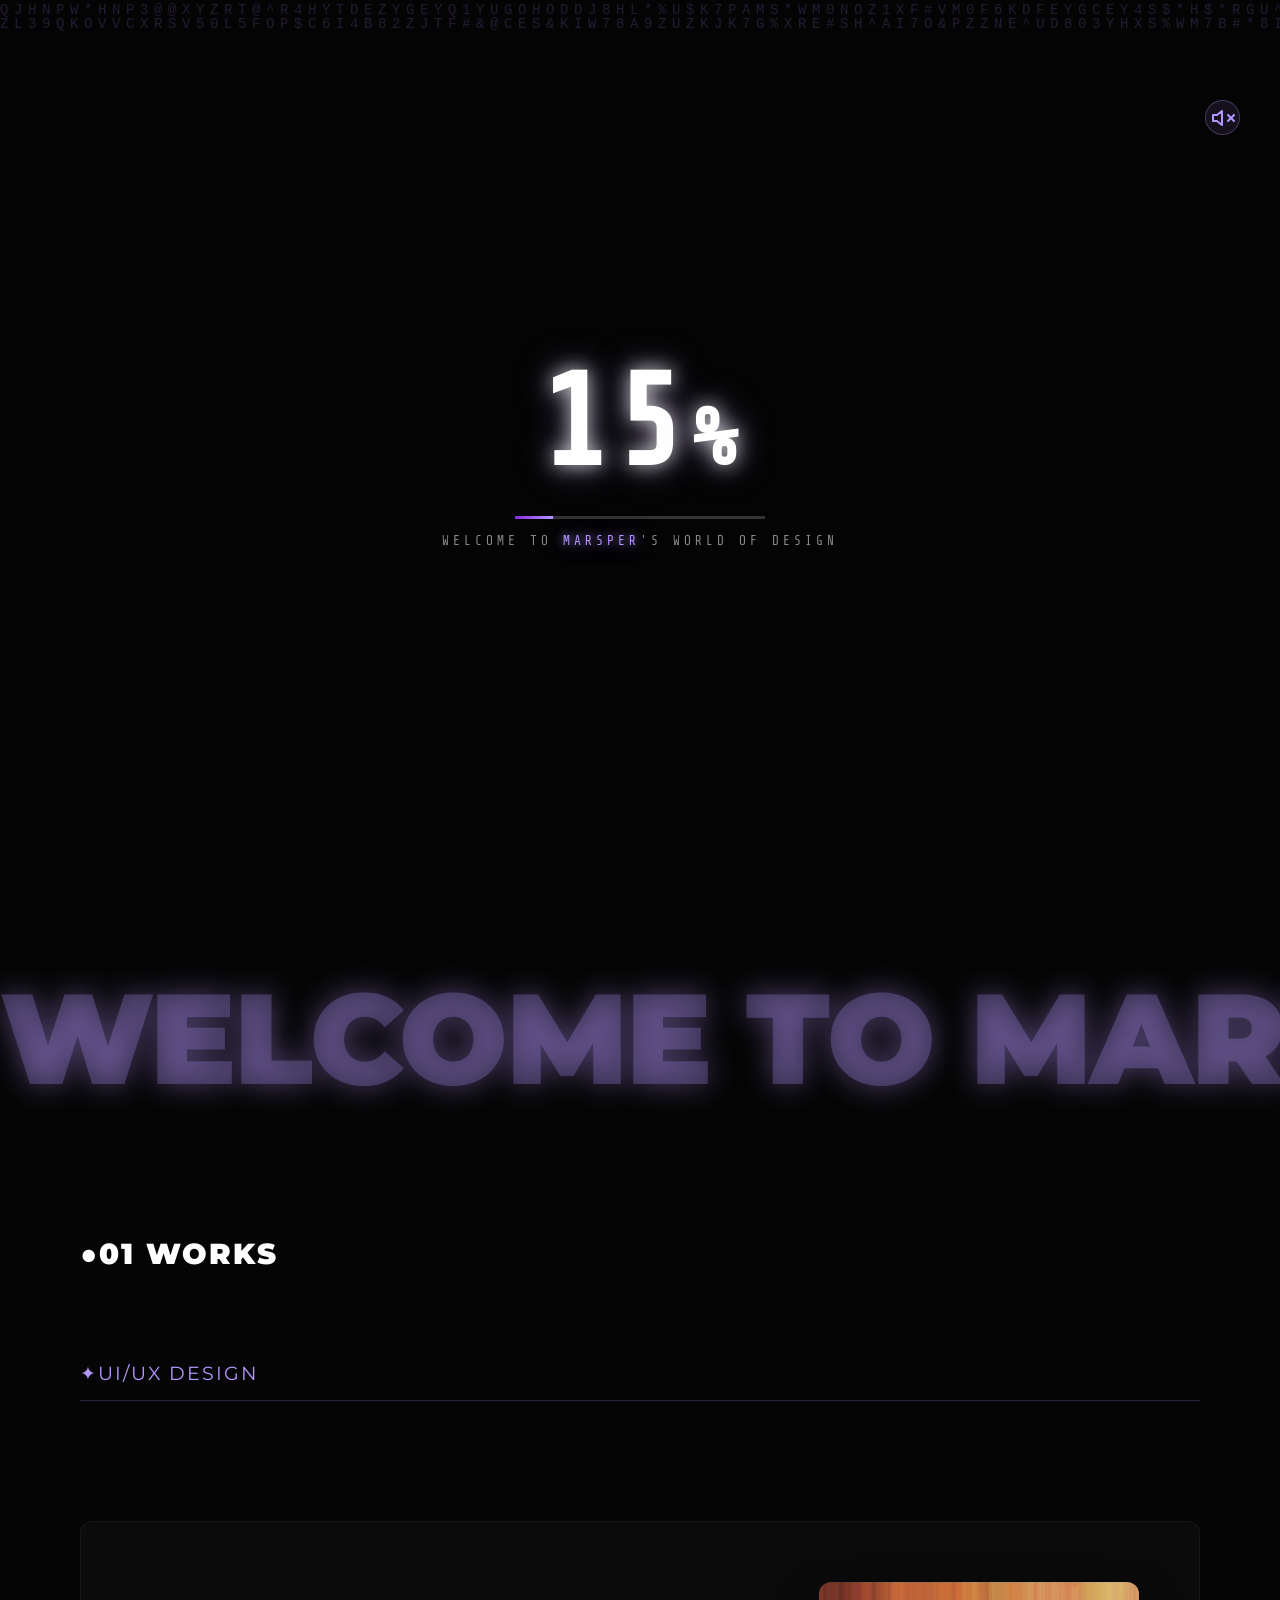
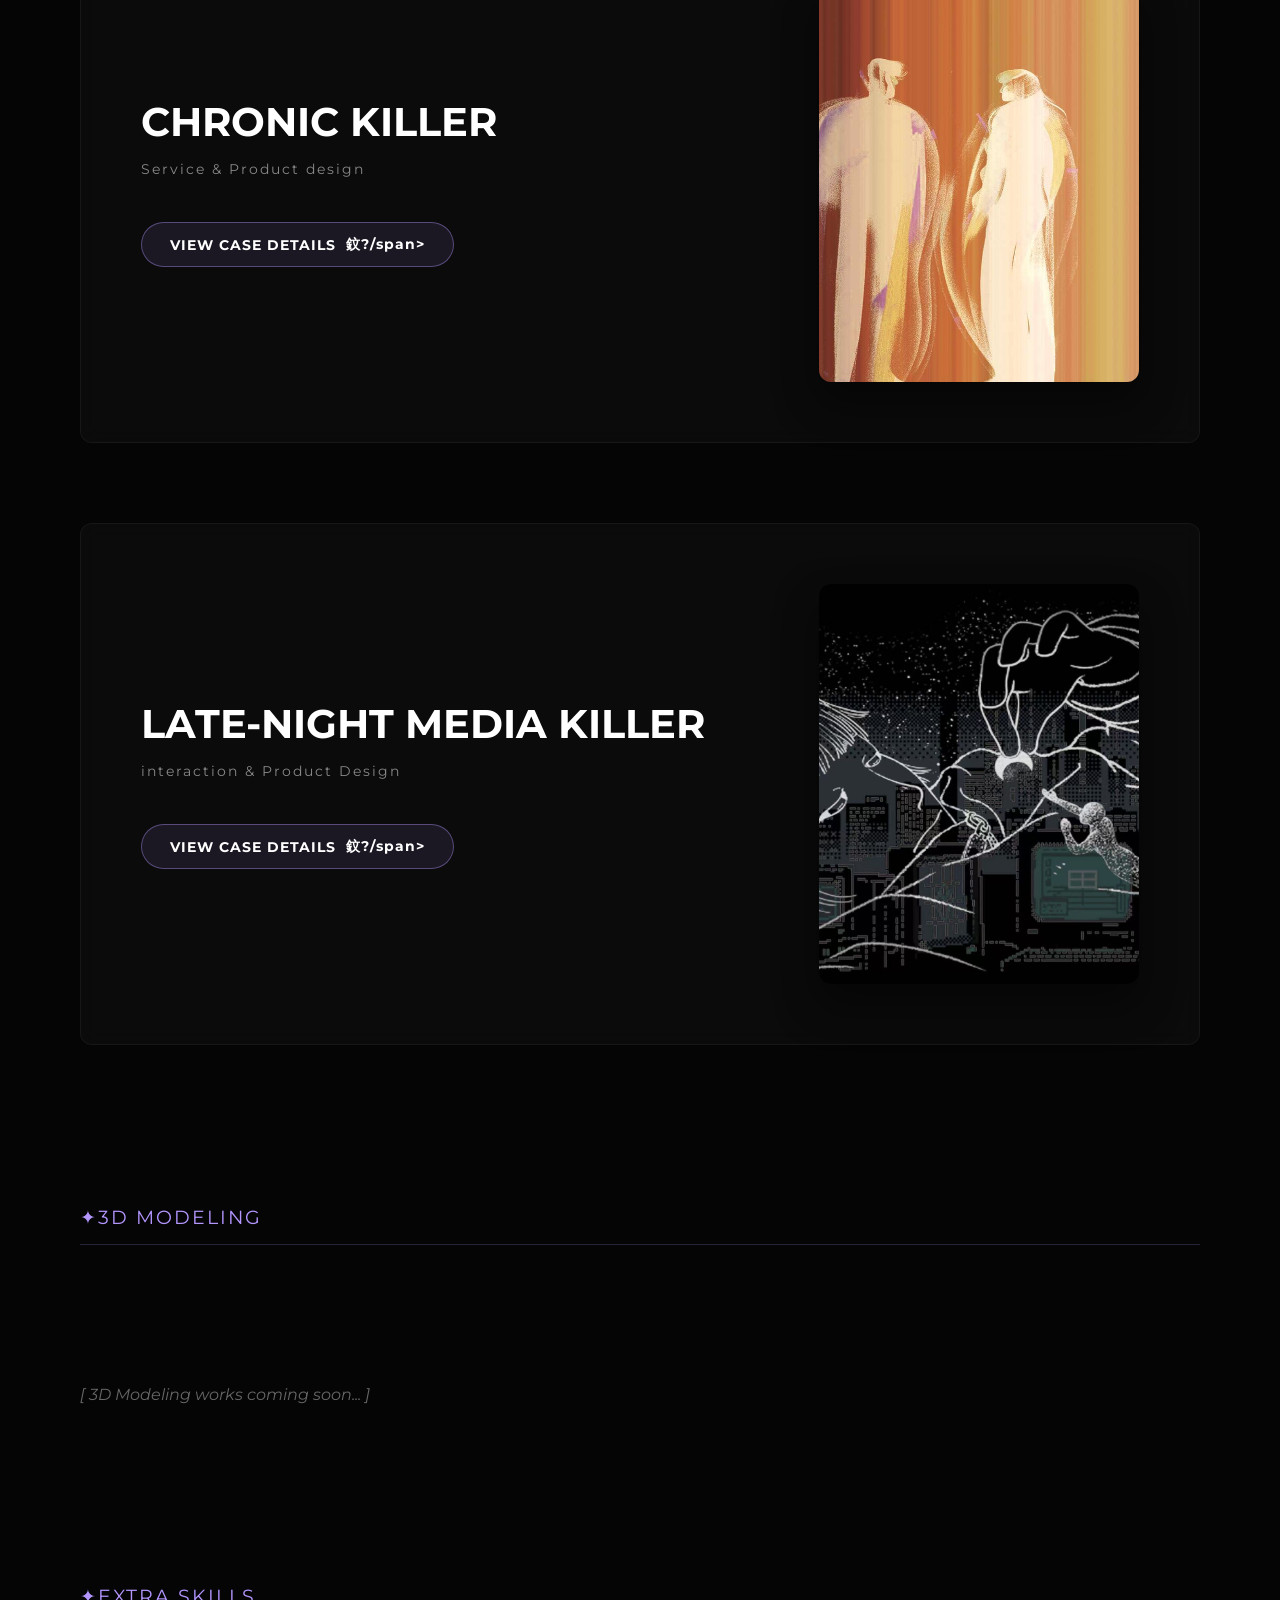
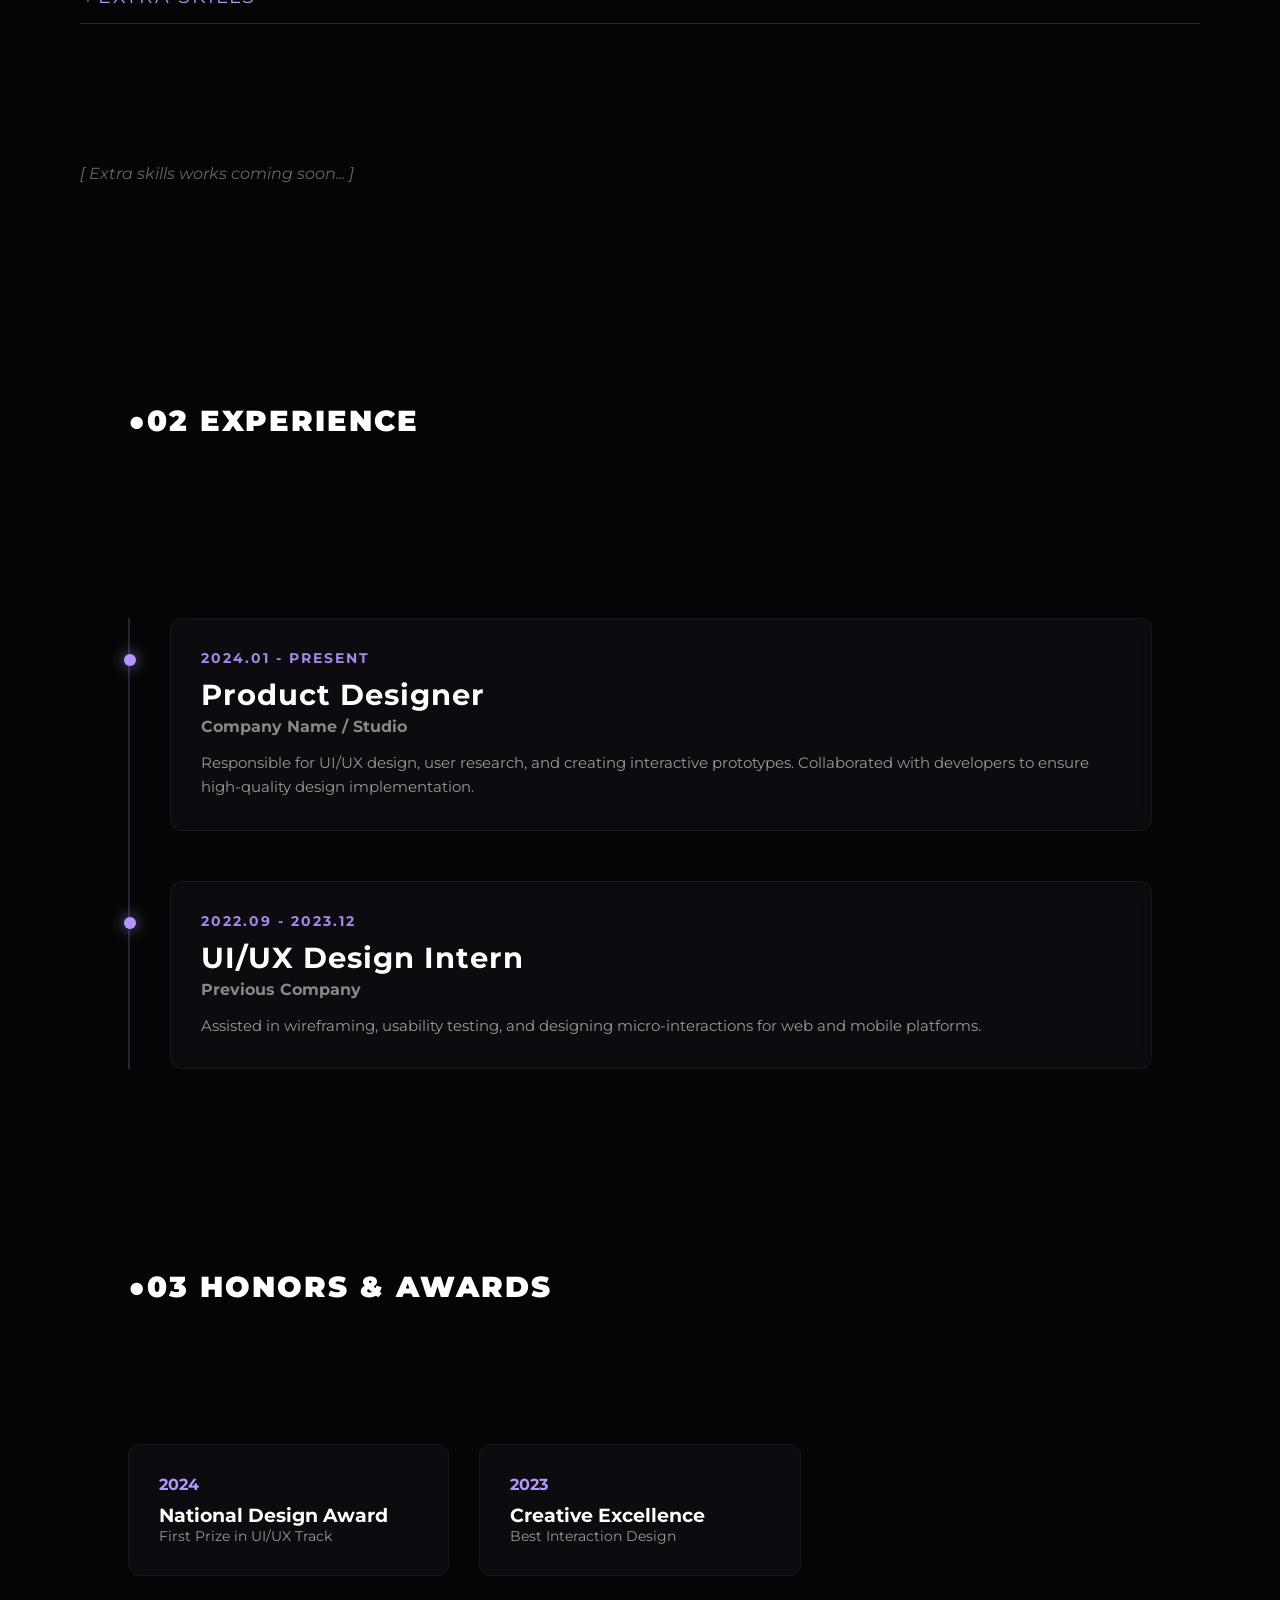
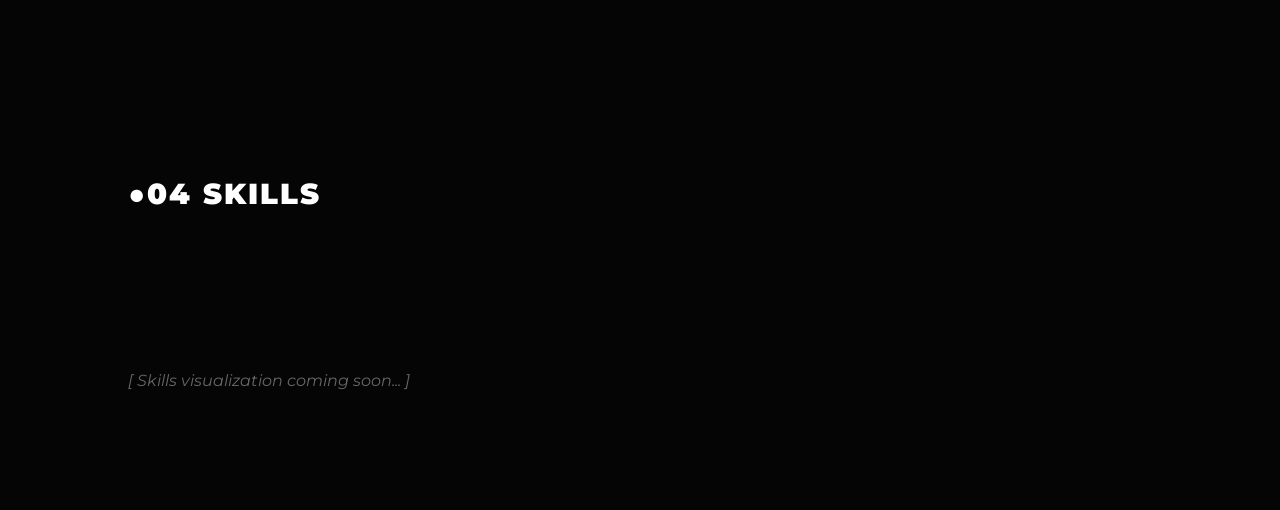
==== commit b52c48a7: "Fix DOM ID mismatch for Visualizer canvas and final mojibake" ====
--- a/main.html
+++ b/main.html
@@ -34,7 +34,7 @@
     <div class="cursor-spotlight"></div>
 
     <!-- 粒子特效画布 -->
-    <canvas id="particleCanvas"></canvas>
+    <canvas id="visualizerCanvas"></canvas>
 
     <!-- Navigation Bar -->
     <nav class="navbar">
@@ -177,3 +177,5 @@
 </html>
 
 
+
+
--- a/main.css
+++ b/main.css
@@ -18,7 +18,7 @@
 }
 
 /* 粒子背景画布 */
-#particleCanvas {
+#visualizerCanvas {
     position: fixed; /* 固定在背景不随页面滚动 */
     top: 0;
     left: 0;
